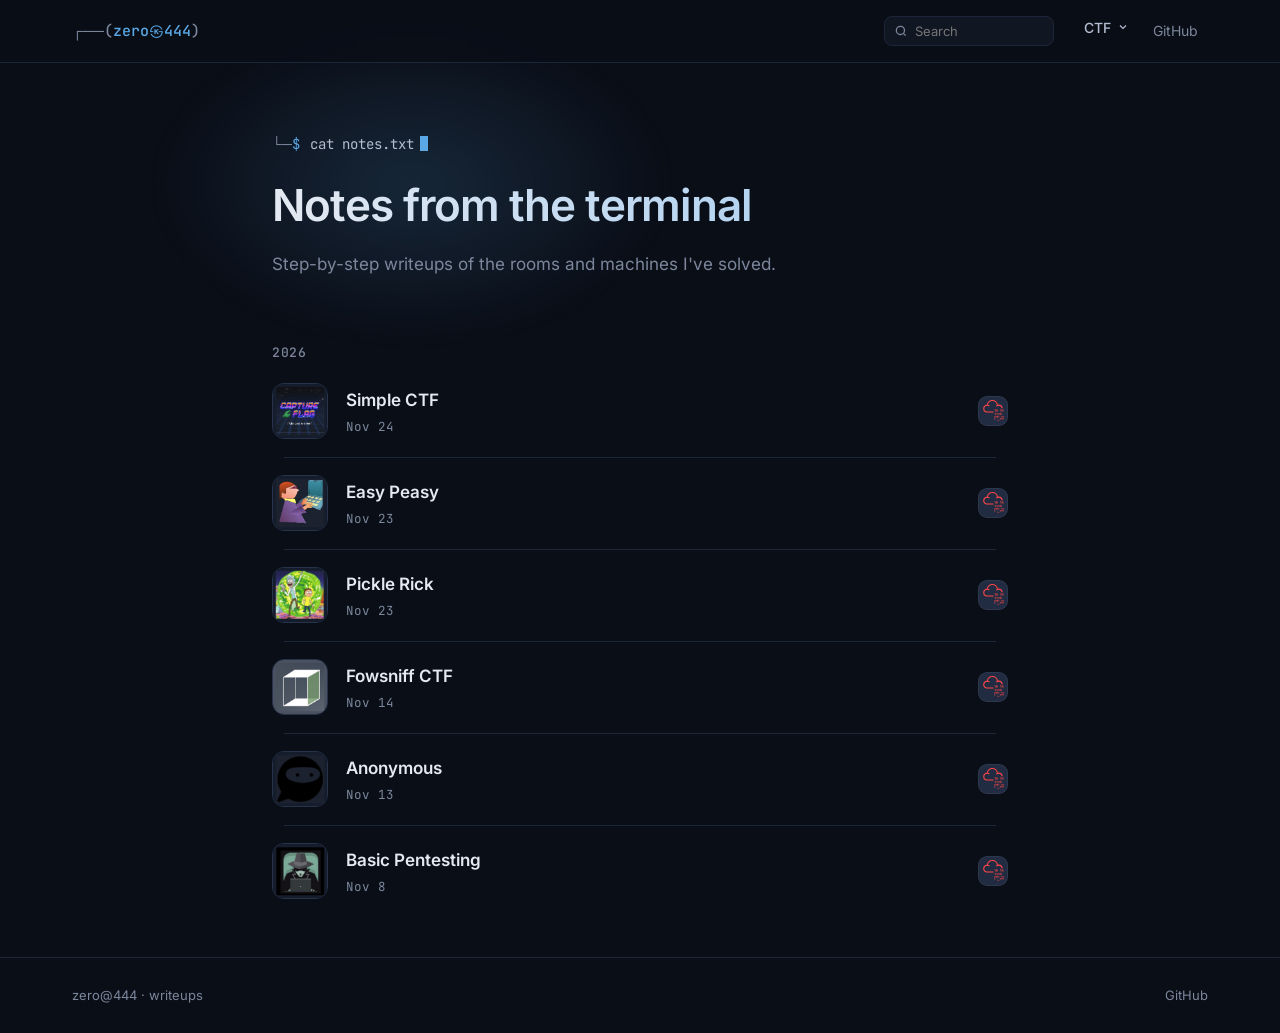
==== index.html @ cd8337bf "Lighter images (WebP), local fonts, cleaner link previews" ====
<!doctype html>
<html lang="en">
<head>
<meta charset="utf-8">
<meta name="viewport" content="width=device-width, initial-scale=1">
<title>zero@444 · writeups</title>
<meta name="description" content="Writeups by zero@444: TryHackMe rooms, machines and challenges solved step by step.">
<link rel="canonical" href="https://10i-0.github.io/">
<meta property="og:type" content="website">
<meta property="og:site_name" content="zero@444">
<meta property="og:title" content="zero@444 · writeups">
<meta property="og:description" content="Writeups by zero@444: TryHackMe rooms, machines and challenges solved step by step.">
<meta property="og:url" content="https://10i-0.github.io/">
<meta name="twitter:card" content="summary">
<meta name="twitter:title" content="zero@444 · writeups">
<meta name="twitter:description" content="Writeups by zero@444: TryHackMe rooms, machines and challenges solved step by step.">
<meta name="theme-color" content="#0a0e17">
<link rel="icon" href="/assets/favicon.svg" type="image/svg+xml">
<link rel="preload" href="/assets/fonts/inter-400.woff2" as="font" type="font/woff2" crossorigin>
<link rel="preload" href="/assets/fonts/jetbrains-mono-400.woff2" as="font" type="font/woff2" crossorigin>
<link rel="stylesheet" href="/assets/site.css">
<link rel="stylesheet" href="/assets/motion.css">
<script>document.documentElement.classList.add("js")</script>
</head>
<body>
<header><div class="in">
  <a class="me" href="/" aria-label="zero@444 home"><i>┌──(</i><span>zero㉿444</span><i>)</i></a>
  
  <label class="hsearch"><svg width="14" height="14" viewBox="0 0 24 24" fill="none" stroke="currentColor" stroke-width="2.2" aria-hidden="true"><circle cx="11" cy="11" r="7"/><path d="m20 20-3.5-3.5"/></svg><input id="q" placeholder="Search" autocomplete="off" aria-label="Search writeups"></label>
  <nav class="links"><div class="dd"><button type="button" class="ddb" aria-haspopup="true">CTF<svg width="12" height="12" viewBox="0 0 24 24" fill="none" stroke="currentColor" stroke-width="2.4" aria-hidden="true"><path d="m6 9 6 6 6-6"/></svg></button>
    <div class="menu" role="menu"><a href="/" role="menuitem"><span class="pmark icon all"><i></i></span>All writeups<span class="n">6</span></a><a href="/?p=TryHackMe" role="menuitem"><span class="pmark icon" style="--pb:#212c42;--pf:#ff4545" title="TryHackMe" aria-label="TryHackMe"><i style="--pi:url(/assets/platforms/tryhackme.svg)"></i></span>TryHackMe<span class="n">6</span></a></div></div><a href="https://github.com/10i-0" target="_blank" rel="noopener">GitHub</a></nav>
  <div class="progress"></div>
</div></header>
<main class="wrap">
  <section class="intro hero">
    <div class="glow" aria-hidden="true"></div>
    <div class="prompt"><span class="pk">└─</span><span class="pu">$</span> <span class="typed" data-text="cat notes.txt"></span><span class="cur"></span></div>
    <h1 class="grad">Notes from the terminal</h1>
    <p>Step-by-step writeups of the rooms and machines I've solved.</p>
  </section>
  
  <section class="year-group"><div class="year">2026</div><ul class="list"><li class="item" data-platform="TryHackMe" data-search="simple ctf tryhackme linux nmap -p- (ftp, http, ssh on 2222) gobuster finds /simple cms made simple 2.2.8 cve-2019-9053 sqli dumps and cracks mitch's hash ssh as mitch on 2222 sudo vim nopasswd root ftp cms sqli cve password-cracking ssh sudo vim nmap ftp gobuster cve-2019-9053 exploit ssh vim">
  <a href="/writeups/simple-ctf/"><img class="thumb" src="/images/simple-ctf/thumb.webp" alt="" loading="lazy"><span class="main"><span class="t">Simple CTF</span><span class="d">Nov 24</span></span><span class="pmark icon" style="--pb:#212c42;--pf:#ff4545" title="TryHackMe" aria-label="TryHackMe"><i style="--pi:url(/assets/platforms/tryhackme.svg)"></i></span></a>
</li><li class="item" data-platform="TryHackMe" data-search="easy peasy tryhackme linux nmap (80, 6498, 65524) gobuster + page source: 3 flags hidden directory john cracks a gost hash steghide gives ssh creds ssh as boring on 6498 writable root cron script root web enumeration encoding hash-cracking steganography ssh cron reverse-shell nmap gobuster devtools hashes.com cyberchef john steghide cryptii ssh netcat">
  <a href="/writeups/easypeasy/"><img class="thumb" src="/images/easypeasy/thumb.webp" alt="" loading="lazy"><span class="main"><span class="t">Easy Peasy</span><span class="d">Nov 23</span></span><span class="pmark icon" style="--pb:#212c42;--pf:#ff4545" title="TryHackMe" aria-label="TryHackMe"><i style="--pi:url(/assets/platforms/tryhackme.svg)"></i></span></a>
</li><li class="item" data-platform="TryHackMe" data-search="pickle rick tryhackme linux · web html comment (user) robots.txt (password) command panel python reverse shell sudo nopasswd all root web source-code command-injection reverse-shell sudo nmap gobuster curl devtools revshells.com netcat">
  <a href="/writeups/pickle-rick/"><img class="thumb" src="/images/pickle-rick/thumb.webp" alt="" loading="lazy"><span class="main"><span class="t">Pickle Rick</span><span class="d">Nov 23</span></span><span class="pmark icon" style="--pb:#212c42;--pf:#ff4545" title="TryHackMe" aria-label="TryHackMe"><i style="--pi:url(/assets/platforms/tryhackme.svg)"></i></span></a>
</li><li class="item" data-platform="TryHackMe" data-search="fowsniff ctf tryhackme linux nmap (ssh, http, pop3, imap) breach notice + hijacked x handle leaked md5 dump on github crack hashes pop3 as seina temp ssh password in email ssh as baksteen group-writable motd script root osint password-leak md5 pop3 email ssh motd reverse-shell nmap google hashes.com metasploit netcat ssh nano">
  <a href="/writeups/fowsniff/"><img class="thumb" src="/images/fowsniff/thumb.webp" alt="" loading="lazy"><span class="main"><span class="t">Fowsniff CTF</span><span class="d">Nov 14</span></span><span class="pmark icon" style="--pb:#212c42;--pf:#ff4545" title="TryHackMe" aria-label="TryHackMe"><i style="--pi:url(/assets/platforms/tryhackme.svg)"></i></span></a>
</li><li class="item" data-platform="TryHackMe" data-search="anonymous tryhackme linux nmap (ftp, ssh, smb) anonymous ftp world-writable clean.sh run by cron bash reverse shell as namelessone suid /usr/bin/env root ftp anonymous-login smb cron writable-script reverse-shell suid env nmap metasploit smbclient ftp netcat gtfobins">
  <a href="/writeups/anonymous/"><img class="thumb" src="/images/anonymous/thumb.webp" alt="" loading="lazy"><span class="main"><span class="t">Anonymous</span><span class="d">Nov 13</span></span><span class="pmark icon" style="--pb:#212c42;--pf:#ff4545" title="TryHackMe" aria-label="TryHackMe"><i style="--pi:url(/assets/platforms/tryhackme.svg)"></i></span></a>
</li><li class="item" data-platform="TryHackMe" data-search="basic pentesting tryhackme linux nmap gobuster finds /development notes from k and j enum4linux + smb share: kay and jan hydra cracks jan's ssh password kay's private key is world-readable ssh2john + john crack the passphrase ssh as kay pass.bak web smb enumeration brute-force ssh ssh-key john lateral-movement nmap gobuster enum4linux smbclient hydra linenum ssh2john john ssh">
  <a href="/writeups/basic-pentesting/"><img class="thumb" src="/images/basic-pentesting/thumb.webp" alt="" loading="lazy"><span class="main"><span class="t">Basic Pentesting</span><span class="d">Nov 8</span></span><span class="pmark icon" style="--pb:#212c42;--pf:#ff4545" title="TryHackMe" aria-label="TryHackMe"><i style="--pi:url(/assets/platforms/tryhackme.svg)"></i></span></a>
</li></ul></section>
  <p class="empty" id="empty" hidden>No writeup matches that.</p>
</main>
<footer><div class="wrap"><span>zero@444 · writeups</span><a href="https://github.com/10i-0" target="_blank" rel="noopener">GitHub</a></div></footer>
<script src="/assets/site.js" defer></script>
</body>
</html>
---- assets/site.css ----
/* fonts are served from this site (no Google requests) */
@font-face{font-family:"Inter";font-style:normal;font-weight:400;font-display:swap;src:url(/assets/fonts/inter-400.woff2) format("woff2")}
@font-face{font-family:"Inter";font-style:normal;font-weight:500;font-display:swap;src:url(/assets/fonts/inter-500.woff2) format("woff2")}
@font-face{font-family:"Inter";font-style:normal;font-weight:600;font-display:swap;src:url(/assets/fonts/inter-600.woff2) format("woff2")}
@font-face{font-family:"JetBrains Mono";font-style:normal;font-weight:400;font-display:swap;src:url(/assets/fonts/jetbrains-mono-400.woff2) format("woff2")}
@font-face{font-family:"JetBrains Mono";font-style:normal;font-weight:500;font-display:swap;src:url(/assets/fonts/jetbrains-mono-500.woff2) format("woff2")}
:root,[data-theme="kali"]{
  --bg:#0a0e17; --surface:#101622; --raise:#151d2c; --line:#1c2638; --line2:#27334a;
  --text:#e4e9f2; --soft:#b3bdd0; --muted:#7c879c; --acc:#5aa9e6; --acc-rgb:90,169,230;
  --q:#7fdcc0; --code:#070b12; --term-bar:#0f1520;
  --easy:#7fdcc0; --medium:#e5c07b; --hard:#e57b72;
}
:root{--acc-dim:rgba(var(--acc-rgb),.12)}
*{box-sizing:border-box}
html{scroll-behavior:smooth;scroll-padding-top:84px}
body{margin:0;background:var(--bg);color:var(--text);font:17px/1.75 Inter,system-ui,sans-serif;-webkit-font-smoothing:antialiased}
a{color:inherit;text-decoration:none}
::selection{background:var(--acc-dim);color:var(--text)}
code,pre,kbd,.mono{font-family:"JetBrains Mono",monospace}
:not(pre)>code{font-size:.86em;background:var(--raise);border:1px solid var(--line);padding:1px 6px;border-radius:5px;color:var(--soft)}
kbd{font-size:11px;border:1px solid var(--line2);border-bottom-width:2px;border-radius:4px;padding:0 5px;color:var(--muted)}
.wrap{max-width:780px;margin:0 auto;padding:0 22px}

/* ---------- top bar ---------- */
header{position:sticky;top:0;z-index:30;background:color-mix(in srgb,var(--bg) 88%,transparent);backdrop-filter:blur(10px);border-bottom:1px solid var(--line)}
header .in{max-width:1180px;margin:0 auto;padding:0 22px;height:62px;display:flex;align-items:center;gap:14px}
.me{font:500 15px "JetBrains Mono";white-space:nowrap}
.me span{color:var(--acc)}
.me i{font-style:normal;color:var(--muted)}
.crumb{display:flex;align-items:center;gap:10px;color:var(--muted);font-size:14px;min-width:0}
.crumb i{font-style:normal;color:var(--line2)}
.crumb b{font-weight:500;color:var(--soft);white-space:nowrap;overflow:hidden;text-overflow:ellipsis}
.links{margin-left:auto;display:flex;gap:4px}
.links a{color:var(--muted);font-size:14px;padding:6px 10px;border-radius:7px}
.links a:hover,.links a.on{color:var(--text);background:var(--surface)}
.progress{position:absolute;left:0;bottom:-1px;height:2px;width:0;background:var(--acc);transition:width .1s}

/* ---------- home ---------- */
.intro{padding:64px 0 30px}
.prompt{font:14px "JetBrains Mono";color:var(--soft);margin-bottom:14px}
.prompt .pk{color:var(--muted)}.prompt .pu{color:var(--acc);margin-right:2px}
.cur{display:inline-block;width:8px;height:15px;background:var(--acc);margin-left:6px;vertical-align:-2px;animation:blink 1.1s steps(1) infinite}
@keyframes blink{50%{opacity:0}}
@media (prefers-reduced-motion:reduce){.cur{animation:none}}
.hsearch{position:relative;display:flex;align-items:center;margin-left:auto}
.hsearch svg{position:absolute;left:10px;color:var(--muted);pointer-events:none}
.hsearch input{width:170px;background:var(--surface);border:1px solid var(--line);border-radius:8px;padding:6px 10px 6px 30px;color:var(--text);font:13px Inter;transition:width .2s,border-color .15s}
.hsearch input:focus{outline:none;width:230px;border-color:var(--acc)}
.hsearch + .links{margin-left:6px}
.intro h1{font-size:32px;font-weight:600;letter-spacing:-.4px;margin:0 0 6px}
.intro p{color:var(--muted);margin:0}
.counts{margin-top:14px;font-size:14px;color:var(--muted)}
.counts b{color:var(--soft);font-weight:500}
.tools{display:flex;flex-direction:column;gap:14px;margin:10px 0 6px}
.searchbox{position:relative}
.searchbox input{width:100%;background:var(--surface);border:1px solid var(--line);border-radius:10px;padding:11px 14px 11px 40px;color:var(--text);font:15px Inter}
.searchbox input:focus{outline:none;border-color:var(--acc);box-shadow:0 0 0 3px var(--acc-dim)}
.searchbox svg{position:absolute;left:13px;top:50%;transform:translateY(-50%);color:var(--muted)}
.searchbox kbd{position:absolute;right:12px;top:50%;transform:translateY(-50%)}
.filters{display:flex;gap:8px;flex-wrap:wrap}
.filters button{background:none;border:1px solid var(--line);color:var(--muted);font:500 13px Inter;padding:5px 12px;border-radius:999px;cursor:pointer}
.filters button span{color:var(--line2);margin-left:4px}
.filters button:hover{color:var(--text)}
.filters button.on{color:var(--text);border-color:var(--acc);background:var(--acc-dim)}
.filters button.on span{color:var(--acc)}
.year{font:500 13px "JetBrains Mono";color:var(--muted);margin:34px 0 4px;letter-spacing:.5px}
.list{list-style:none;margin:0;padding:0}
.item>a{display:grid;grid-template-columns:56px 1fr auto;gap:18px;align-items:baseline;padding:18px 12px;margin:0 -12px;border-radius:10px;transition:background .15s}
.item .main{display:block}
.item>a{align-items:center}
.item>a:hover,.item>a:focus-visible{background:var(--surface);outline:none}
.item{position:relative}
.item + .item::before{content:"";position:absolute;left:12px;right:12px;top:0;border-top:1px solid var(--line);transition:opacity .15s}
.item:hover::before,.item:hover + .item::before{opacity:0}
.item .d{font:13px "JetBrains Mono";color:var(--muted)}
.item .t{font-weight:600;display:inline}
.item>a:hover .t{color:var(--acc)}
.item .c{display:block;color:var(--muted);font-size:14px;margin-top:3px}
.item .m{display:flex;align-items:center;gap:8px;font-size:13px;color:var(--muted);white-space:nowrap}
.dot{width:7px;height:7px;border-radius:50%;display:inline-block}
.dot.easy{background:var(--easy)}.dot.medium{background:var(--medium)}.dot.hard{background:var(--hard)}
.empty{color:var(--muted);padding:40px 0;text-align:center;display:none}

/* ---------- writeup ---------- */
.page{max-width:1180px;margin:0 auto;padding:0 22px;display:grid;grid-template-columns:minmax(0,780px) 220px;gap:60px;justify-content:center}
article{padding:34px 0 40px;min-width:0}
.back{display:inline-flex;align-items:center;gap:8px;color:var(--soft);font-size:14px;background:var(--surface);border:1px solid var(--line);padding:6px 14px 6px 10px;border-radius:999px;cursor:pointer;transition:all .15s}
.back:hover{color:var(--text);border-color:var(--line2);transform:translateX(-2px)}
article h1{font-size:38px;font-weight:600;letter-spacing:-.6px;margin:26px 0 10px;line-height:1.2}
.meta{display:flex;flex-wrap:wrap;gap:6px 18px;color:var(--muted);font-size:14px}
.meta span{display:inline-flex;align-items:center;gap:7px}
.meta b{color:var(--soft);font-weight:500}
.tags{display:flex;gap:6px;flex-wrap:wrap;margin-top:14px}
.tags a{font:12px "JetBrains Mono";color:var(--muted);background:var(--surface);border:1px solid var(--line);padding:2px 8px;border-radius:6px}
.path{margin:30px 0 6px;padding:16px 18px;background:var(--surface);border:1px solid var(--line);border-left:3px solid var(--acc);border-radius:10px}
.path .lbl{font:500 11px "JetBrains Mono";color:var(--muted);letter-spacing:1px;margin-bottom:6px}
.path ol{list-style:none;margin:0;padding:0;display:flex;flex-wrap:wrap;gap:6px 0;font:14px/1.6 "JetBrains Mono";color:var(--soft)}
.path li:not(:last-child)::after{content:"→";color:var(--acc);margin:0 10px}
.summary{color:var(--soft);margin:18px 0 0}
.tags a:hover{color:var(--acc);border-color:var(--acc)}
.roombox{display:flex;gap:18px;align-items:center;flex-wrap:wrap;margin:22px 0 0}
.roombox .room{margin:0}
.roominfo{display:flex;flex-direction:column;gap:12px;align-items:flex-start}
.openroom{display:inline-flex;align-items:center;gap:8px;font-size:14px;font-weight:500;color:var(--bg);background:var(--acc);padding:7px 14px;border-radius:999px;transition:filter .15s}
.openroom:hover{filter:brightness(1.1)}
.toolsline{display:flex;flex-wrap:wrap;gap:6px;align-items:center;font-size:13px;color:var(--muted)}
.toolsline span{margin-right:4px}
.tagcloud{display:flex;flex-wrap:wrap;gap:10px;padding-bottom:60px}
.tagcloud a{font:14px "JetBrains Mono";color:var(--soft);background:var(--surface);border:1px solid var(--line);padding:6px 12px;border-radius:8px}
.tagcloud a span{color:var(--muted);margin-left:8px;font-size:12px}
.tagcloud a:hover{border-color:var(--acc);color:var(--acc)}
a.inline{color:var(--acc)}
[hidden]{display:none!important}
.room{display:block;margin:22px 0 0;max-width:560px;width:100%;border-radius:12px;border:1px solid var(--line)}
h2{font-size:22px;font-weight:600;letter-spacing:-.2px;margin:56px 0 6px;position:relative}
article h2{color:var(--q)}
.toc a.on{color:var(--q);border-left-color:var(--q)}
h2 .anchor{position:absolute;left:-24px;color:var(--line2);opacity:0;transition:opacity .15s;font-weight:400}
h2:hover .anchor{opacity:1}
h2 .anchor:hover{color:var(--acc)}
.step{margin:28px 0}
.step h3{font-size:16.5px;font-weight:600;margin:0 0 8px;display:flex;gap:12px;align-items:baseline}
.step h3 .n{flex:none;width:24px;height:24px;border-radius:50%;background:var(--acc-dim);color:var(--acc);font:500 12px/24px "JetBrains Mono";text-align:center;transform:translateY(-1px)}
.step p{margin:10px 0;color:var(--soft)}
.code{border:1px solid var(--line);border-radius:10px;overflow:hidden;margin:12px 0;background:var(--code)}
.code .bar{display:flex;align-items:center;justify-content:space-between;padding:6px 12px;border-bottom:1px solid var(--line);background:var(--surface)}
.code .bar span{font:12px "JetBrains Mono";color:var(--muted)}
.code button{background:none;border:0;color:var(--muted);font:500 12px Inter;cursor:pointer;display:inline-flex;gap:6px;align-items:center;padding:2px 4px}
.code button:hover{color:var(--acc)}
.code pre{margin:0;padding:14px 16px;overflow-x:auto;font-size:14px;line-height:1.65;color:var(--text)}
.code.out pre{color:var(--muted);font-size:13px}
.code pre.wrap{white-space:pre-wrap;word-break:break-all}
.code .hl{color:var(--acc)}
.code .pr{color:var(--muted);user-select:none}

/* terminal blocks (look like the zsh window on my machine) */
.term{border:1px solid var(--line2);border-radius:10px;overflow:hidden;margin:12px 0;background:var(--code);box-shadow:0 8px 24px rgba(0,0,0,.25)}
.term .tbar{display:flex;align-items:center;gap:6px;padding:8px 12px;background:var(--term-bar);border-bottom:1px solid var(--line)}
.term .tbar i{width:10px;height:10px;border-radius:50%;background:#2c323a}
.term .tbar i:nth-child(1){background:#c9655a}.term .tbar i:nth-child(2){background:#d6b25e}.term .tbar i:nth-child(3){background:#6fb47e}
.term .tbar span{margin-left:8px;font:12px "JetBrains Mono";color:var(--muted)}
.term .tbar button{margin-left:auto;background:none;border:0;color:var(--muted);font:500 12px Inter;cursor:pointer;display:inline-flex;gap:6px;align-items:center}
.term .tbar button:hover{color:var(--acc)}
.term pre{margin:0;padding:14px 16px;overflow-x:auto;font:13.5px/1.65 "JetBrains Mono";color:var(--text)}
.term pre.wrap{white-space:pre-wrap;word-break:break-all}
.term .pk{color:#5aa9e6}.term .pu{color:#7fdcc0;font-weight:500}.term .pd{color:var(--text);font-weight:500}
.term .ps{color:#8cc9a0}
.term .pr{color:#e07a6e;font-weight:500}
.term .o{color:#9aa3ad}
.term .hl{color:var(--acc)}
.term.panel{background:var(--code)}
figure{margin:16px 0}
.shot{display:block;padding:0;font:inherit;color:inherit;border:1px solid var(--line2);border-radius:10px;overflow:hidden;cursor:zoom-in;background:var(--code);transition:border-color .15s;width:fit-content;max-width:100%}
.shot img{display:block;max-width:100%;height:auto}
.shot:hover{border-color:var(--acc)}
.shot .win{display:flex;gap:6px;padding:9px 12px;border-bottom:1px solid var(--line);background:var(--surface)}
.shot .win i{width:9px;height:9px;border-radius:50%;background:var(--line2)}
.shot pre{margin:0;padding:14px 16px;font:13px/1.65 "JetBrains Mono";color:#aeb6c2;overflow-x:auto}
.shot .ok{color:var(--easy)}
.shot.img{width:fit-content;max-width:100%;background:var(--code)}
.shot.img img{display:block;max-width:100%;height:auto}
figure:has(.shot.img) figcaption{text-align:left}
.lightbox .shot.img{width:auto;max-width:min(1200px,100%)}
.lightbox .shot.img img{max-height:88vh;width:auto;max-width:100%}
figcaption{font-size:13px;color:var(--muted);margin-top:8px;text-align:left}
.why{margin:18px 0;padding:14px 18px;border-radius:10px;background:var(--acc-dim);border:1px solid rgba(var(--acc-rgb),.2)}
.why b{display:block;font-size:13px;font-weight:600;color:var(--acc);margin-bottom:2px}
.why p{margin:0;color:var(--soft)}
table{width:100%;border-collapse:collapse;font-size:15px;margin:12px 0}
th{text-align:left;font-weight:500;color:var(--muted);font-size:13px;padding:8px 12px;border-bottom:1px solid var(--line2)}
td{padding:11px 12px;border-bottom:1px solid var(--line);color:var(--soft);vertical-align:top}
.lessons{padding-left:0;list-style:none}
.lessons li{position:relative;padding-left:22px;margin:10px 0;color:var(--soft)}
.lessons li::before{content:"";position:absolute;left:4px;top:.75em;width:6px;height:6px;border-radius:50%;background:var(--acc)}

.placeholder{margin:34px 0;padding:22px;border:1px dashed var(--line2);border-radius:12px;color:var(--muted);text-align:center}

/* table of contents */
.toc{position:sticky;top:96px;align-self:start;padding-top:120px;font-size:13.5px}
.toc b{display:block;font:500 11px "JetBrains Mono";color:var(--muted);letter-spacing:1px;margin-bottom:10px}
.toc a{display:block;color:var(--muted);padding:5px 0 5px 14px;border-left:1px solid var(--line);transition:color .15s,border-color .15s}
.toc a:hover{color:var(--text)}
.toc a.on{color:var(--acc);border-left-color:var(--acc)}

footer{border-top:1px solid var(--line);margin-top:40px}
footer .wrap{max-width:1180px;padding:26px 22px;display:flex;justify-content:space-between;color:var(--muted);font-size:13px}
footer a:hover{color:var(--acc)}

/* zoom */
.lightbox{position:fixed;inset:0;z-index:60;background:rgba(8,9,11,.9);display:none;align-items:center;justify-content:center;padding:24px;cursor:zoom-out}

.lightbox img{max-width:min(1200px,100%);max-height:90vh;border-radius:10px;border:1px solid var(--line2)}
.lightbox .shot pre{font-size:15px}

.view{display:none}.view.on{display:block}
@media (max-width:1100px){.page{grid-template-columns:minmax(0,780px)}.toc{display:none}}
@media (max-width:640px){
  .item>a{grid-template-columns:48px 1fr auto;gap:14px}
  .item .thumb{width:48px;height:48px}
  .roombox .room{max-width:100%}
  body{font-size:16px}
  .crumb{display:none}
  .hsearch input{width:110px}.hsearch input:focus{width:140px}
  .links a[href^="https"]{display:none}
  .intro{padding:40px 0 20px}.intro h1{font-size:27px}
  .item .d{order:3;font-size:12px}.item .m{order:2;margin-top:6px}
  article h1{font-size:29px}
  h2 .anchor{display:none}
  .searchbox kbd{display:none}
}

/* list: room thumbnail + platform mark */
.item .thumb{width:56px;height:56px;border-radius:12px;object-fit:cover;border:1px solid var(--line2);background:var(--raise)}
.item .main{display:flex;flex-direction:column;gap:2px}
.item .d{font:12.5px "JetBrains Mono";color:var(--muted);width:auto}
.item .t{font-size:17px}
.pmark{display:inline-grid;place-items:center;min-width:38px;height:24px;padding:0 7px;border-radius:7px;background:var(--pb);color:var(--pf);font:700 11px "JetBrains Mono";letter-spacing:.5px;border:1px solid rgba(255,255,255,.06)}
.pmark.big{min-width:34px;height:22px;font-size:10.5px}
.meta .pm{gap:8px}
.roombox{align-items:center}
.room-thumb{width:96px;height:96px;border-radius:18px;object-fit:cover;border:1px solid var(--line2);background:var(--raise)}
.roombox{flex-wrap:nowrap;gap:20px}
.roominfo{flex:1;min-width:0}
@media (max-width:640px){.room-thumb{width:72px;height:72px;border-radius:14px}}
.pmark.icon{min-width:0;width:30px;height:30px;padding:0;border-radius:9px}
.pmark.icon i{width:21px;height:21px;background:var(--pf);-webkit-mask:var(--pi) center/contain no-repeat;mask:var(--pi) center/contain no-repeat}
.pmark.icon.big{width:26px;height:26px;border-radius:8px}.pmark.icon.big i{width:15px;height:15px}

/* CTF menu in the header */
.dd{position:relative}
.ddb{display:inline-flex;align-items:center;gap:6px;background:none;border:0;color:var(--soft);font:500 14px Inter;padding:6px 10px;border-radius:7px;cursor:pointer}
.ddb:hover,.dd.open .ddb{color:var(--text);background:var(--surface)}
.dd.open .ddb svg,.dd:hover .ddb svg{transform:rotate(180deg)}
.ddb svg{transition:transform .15s}
.menu{position:absolute;right:0;top:calc(100% + 6px);min-width:220px;background:var(--surface);border:1px solid var(--line2);border-radius:12px;padding:6px;box-shadow:0 16px 40px rgba(0,0,0,.45);opacity:0;visibility:hidden;transform:translateY(-4px);transition:opacity .15s,transform .15s,visibility .15s}
.dd:hover .menu,.dd.open .menu{opacity:1;visibility:visible;transform:none}
.dd::after{content:"";position:absolute;left:0;right:0;top:100%;height:8px}
.menu a{display:flex;align-items:center;gap:10px;padding:8px 10px;border-radius:8px;color:var(--soft);font-size:14px}
.menu a:hover{background:var(--raise);color:var(--text)}
.menu .n{margin-left:auto;font:12px "JetBrains Mono";color:var(--muted)}
.menu .pmark.icon{width:26px;height:26px;border-radius:8px}.menu .pmark.icon i{width:16px;height:16px}
.pmark.icon.all{--pb:var(--raise);--pf:var(--acc);--pi:url("data:image/svg+xml,%3Csvg xmlns='http://www.w3.org/2000/svg' viewBox='0 0 24 24'%3E%3Cpath d='M4 5h16v3H4zm0 5.5h16v3H4zM4 16h16v3H4z'/%3E%3C/svg%3E")}
.pmark.icon.all i{-webkit-mask-image:var(--pi);mask-image:var(--pi)}

/* home intro */
.hero{padding:48px 0 18px}

/* home intro: smooth entrance */
.hero{position:relative;padding:72px 0 30px}
.hero .glow{position:absolute;left:-120px;top:-40px;width:520px;height:320px;border-radius:50%;background:radial-gradient(closest-side,rgba(var(--acc-rgb),.16),transparent);filter:blur(10px);pointer-events:none;z-index:-1;animation:breathe 7s ease-in-out infinite}
@keyframes breathe{50%{transform:translate(40px,10px) scale(1.08);opacity:.75}}
.grad{font-size:44px!important;letter-spacing:-1px!important;background:linear-gradient(90deg,#e4e9f2 0%,#9cc9f0 45%,#7fdcc0 70%,#e4e9f2 100%);background-size:220% auto;-webkit-background-clip:text;background-clip:text;color:transparent;animation:shine 9s linear infinite}
@keyframes shine{to{background-position:220% center}}
.hero .prompt,.hero h1,.hero p{opacity:0;transform:translateY(10px);animation:rise .7s cubic-bezier(.2,.7,.2,1) forwards}
.hero .prompt{animation-delay:.05s}.hero h1{animation-delay:.9s}.hero p{animation-delay:1.15s}
@keyframes rise{to{opacity:1;transform:none}}
.year-group .item{opacity:0;transform:translateY(8px);animation:rise .6s cubic-bezier(.2,.7,.2,1) forwards}
.year-group .item:nth-child(1){animation-delay:1.3s}.year-group .item:nth-child(2){animation-delay:1.38s}.year-group .item:nth-child(3){animation-delay:1.46s}.year-group .item:nth-child(4){animation-delay:1.54s}.year-group .item:nth-child(5){animation-delay:1.62s}.year-group .item:nth-child(n+6){animation-delay:1.7s}
.year-group .year{opacity:0;animation:rise .6s 1.25s forwards}
.item>a{transition:background .2s,transform .2s}
.item>a:hover{transform:translateX(4px)}
.item .thumb{transition:transform .25s,box-shadow .25s}
.item>a:hover .thumb{transform:scale(1.06);box-shadow:0 6px 20px rgba(var(--acc-rgb),.25)}
@media (max-width:640px){.grad{font-size:32px!important}}
@media (prefers-reduced-motion:reduce){.hero .prompt,.hero h1,.hero p,.year-group .item,.year-group .year{animation:none;opacity:1;transform:none}.grad,.hero .glow{animation:none}}
html,body{overflow-x:clip}
---- assets/motion.css ----
/* zero@444 writeups: motion layer. Everything stays visible without JS
   (reveal styles only apply under html.js) and calm under reduced motion. */

/* smooth page-to-page fade (browsers that support cross-document view transitions) */
@view-transition { navigation: auto; }
::view-transition-old(root) { animation: vt-out .18s ease both; }
::view-transition-new(root) { animation: vt-in .28s ease both; }
@keyframes vt-out { to { opacity: 0; } }
@keyframes vt-in { from { opacity: 0; transform: translateY(6px); } }

/* thin themed scrollbar */
html { scrollbar-width: thin; scrollbar-color: var(--line2) transparent; }
::-webkit-scrollbar { width: 9px; height: 9px }
::-webkit-scrollbar-thumb { background: var(--line2); border-radius: 9px; border: 2px solid var(--bg) }
::-webkit-scrollbar-thumb:hover { background: var(--muted) }

/* header: gains depth after scrolling; reading bar glows */
header { transition: box-shadow .3s, background .3s; }
header.scrolled { box-shadow: 0 10px 30px rgba(0,0,0,.35); }
.progress { height: 2px; background: linear-gradient(90deg, var(--acc), var(--q)); box-shadow: 0 0 10px rgba(var(--acc-rgb),.6); transition: width .12s linear; }
.me span { transition: text-shadow .3s }
.me:hover span { text-shadow: 0 0 12px rgba(var(--acc-rgb),.7) }

/* keyboard focus */
:focus-visible { outline: 2px solid var(--acc); outline-offset: 3px; border-radius: 6px }

/* ---------- writeup page header: staggered entrance ---------- */
html.js article > .back,
html.js article > h1,
html.js article > .meta,
html.js article > .roombox,
html.js article > .path,
html.js article > .summary { opacity: 0; transform: translateY(12px); animation: up .7s cubic-bezier(.2,.7,.2,1) forwards; }
html.js article > .back { animation-delay: .02s }
html.js article > h1 { animation-delay: .08s }
html.js article > .meta { animation-delay: .16s }
html.js article > .roombox { animation-delay: .24s }
html.js article > .path { animation-delay: .32s }
html.js article > .summary { animation-delay: .42s }
@keyframes up { to { opacity: 1; transform: none } }

/* title: soft light sweep once on load */
article > h1 { position: relative; background: linear-gradient(100deg, var(--text) 40%, #bfe1ff 50%, var(--text) 60%); background-size: 250% 100%; background-position: 100% 0; -webkit-background-clip: text; background-clip: text; color: transparent; }
html.js article > h1 { animation: up .7s .08s cubic-bezier(.2,.7,.2,1) forwards, sweep 1.6s .7s ease forwards; }
@keyframes sweep { to { background-position: 0 0 } }

/* room thumbnail floats a little, button gets a light sweep */
.room-thumb { transition: transform .35s cubic-bezier(.2,.7,.2,1), box-shadow .35s }
.room-thumb:hover { transform: translateY(-3px) rotate(-1.5deg); box-shadow: 0 12px 30px rgba(var(--acc-rgb),.25) }
.openroom { position: relative; overflow: hidden; transition: transform .2s, box-shadow .2s, filter .2s }
.openroom::after { content: ""; position: absolute; inset: 0; background: linear-gradient(110deg, transparent 30%, rgba(255,255,255,.45) 50%, transparent 70%); transform: translateX(-120%); }
.openroom:hover { transform: translateY(-1px); box-shadow: 0 8px 22px rgba(var(--acc-rgb),.35) }
.openroom:hover::after { transform: translateX(120%); transition: transform .7s ease }
.openroom svg { transition: transform .2s }
.openroom:hover svg { transform: translate(2px,-2px) }
.toolsline code { transition: border-color .2s, color .2s }
.toolsline code:hover { border-color: var(--acc); color: var(--text) }

/* attack path: each hop lights up in turn */
html.js .path li { opacity: 0; transform: translateX(-6px); animation: hop .45s cubic-bezier(.2,.7,.2,1) forwards; }
@keyframes hop { to { opacity: 1; transform: none } }

/* ---------- reveal on scroll ---------- */
html.js .rv { opacity: 0; transform: translateY(18px); transition: opacity .7s cubic-bezier(.2,.7,.2,1), transform .7s cubic-bezier(.2,.7,.2,1); }
html.js .rv.in { opacity: 1; transform: none }

/* question headings: an underline draws itself */
article h2 { padding-bottom: 8px }
article h2::after { content: ""; position: absolute; left: 0; bottom: 0; height: 2px; width: 56px; border-radius: 2px; background: linear-gradient(90deg, var(--q), transparent); transform-origin: left; }
html.js article h2.rv::after { transform: scaleX(0); transition: transform .9s .25s cubic-bezier(.2,.7,.2,1) }
html.js article h2.rv.in::after { transform: scaleX(1) }

/* step number badge pops in */
html.js .step.rv h3 .n { transform: scale(.4); transition: transform .5s .15s cubic-bezier(.3,1.6,.5,1) }
html.js .step.rv.in h3 .n { transform: none }

/* screenshots: blur to sharp; lift on hover */
html.js figure.rv .shot { filter: blur(6px); transform: scale(.985); transition: filter .8s .1s ease, transform .8s .1s cubic-bezier(.2,.7,.2,1), border-color .2s, box-shadow .3s }
html.js figure.rv.in .shot { filter: none; transform: none }
.shot:hover { box-shadow: 0 14px 34px rgba(0,0,0,.45), 0 0 0 1px rgba(var(--acc-rgb),.35) }

/* terminal windows: soft glow when they arrive, cursor at the end of typed commands */
.term { transition: box-shadow .4s, border-color .3s }
.term:hover { border-color: rgba(var(--acc-rgb),.45); box-shadow: 0 10px 30px rgba(0,0,0,.35), 0 0 0 1px rgba(var(--acc-rgb),.15) }
.term .typing::after { content: ""; display: inline-block; width: 7px; height: 14px; margin-left: 2px; vertical-align: -2px; background: var(--acc); animation: blink 1s steps(1) infinite }
.term .cp { transition: color .2s }
.term .cp.done { color: var(--q) }
.term .cp.done svg { animation: pop .35s cubic-bezier(.3,1.6,.5,1) }
@keyframes pop { from { transform: scale(.5) } }

/* why it works: a light runs down its edge */
.why { position: relative; overflow: hidden; border-left: 3px solid rgba(var(--acc-rgb),.5) }
.why::before { content: ""; position: absolute; left: -3px; top: -40%; width: 3px; height: 40%; background: linear-gradient(transparent, var(--q), transparent); }
html.js .why.rv.in::before { animation: run 1.6s .3s ease-out }
@keyframes run { to { top: 110% } }

/* on this page: smooth highlight */
.toc a { transition: color .25s, border-color .25s, padding-left .25s }
.toc a.on { padding-left: 18px }

/* lightbox: zooms in over a blurred page */
.lightbox { display: flex; opacity: 0; visibility: hidden; backdrop-filter: blur(6px); transition: opacity .25s, visibility .25s }
.lightbox.on { opacity: 1; visibility: visible }
.lightbox img { transform: scale(.94); transition: transform .35s cubic-bezier(.2,.7,.2,1); box-shadow: 0 30px 80px rgba(0,0,0,.6) }
.lightbox.on img { transform: none }

/* inline code chips */
:not(pre) > code { transition: border-color .2s, color .2s }
p :not(pre) > code:hover, p code:hover { border-color: rgba(var(--acc-rgb),.5); color: var(--text) }

/* CTF menu items slide a touch */
.menu a { transition: background .15s, color .15s, transform .15s }
.menu a:hover { transform: translateX(3px) }

/* list: platform mark glows on hover */
.item .pmark { transition: box-shadow .25s, transform .25s }
.item > a:hover .pmark { box-shadow: 0 0 14px rgba(255,69,69,.35); transform: scale(1.06) }

@media (prefers-reduced-motion: reduce) {
  *, *::before, *::after { animation: none !important; transition: none !important }
  html.js .rv, html.js article > *, html.js .path li { opacity: 1 !important; transform: none !important; filter: none !important }
  html.js figure.rv .shot { filter: none !important; transform: none !important }
  article > h1 { color: var(--text); background: none }
}
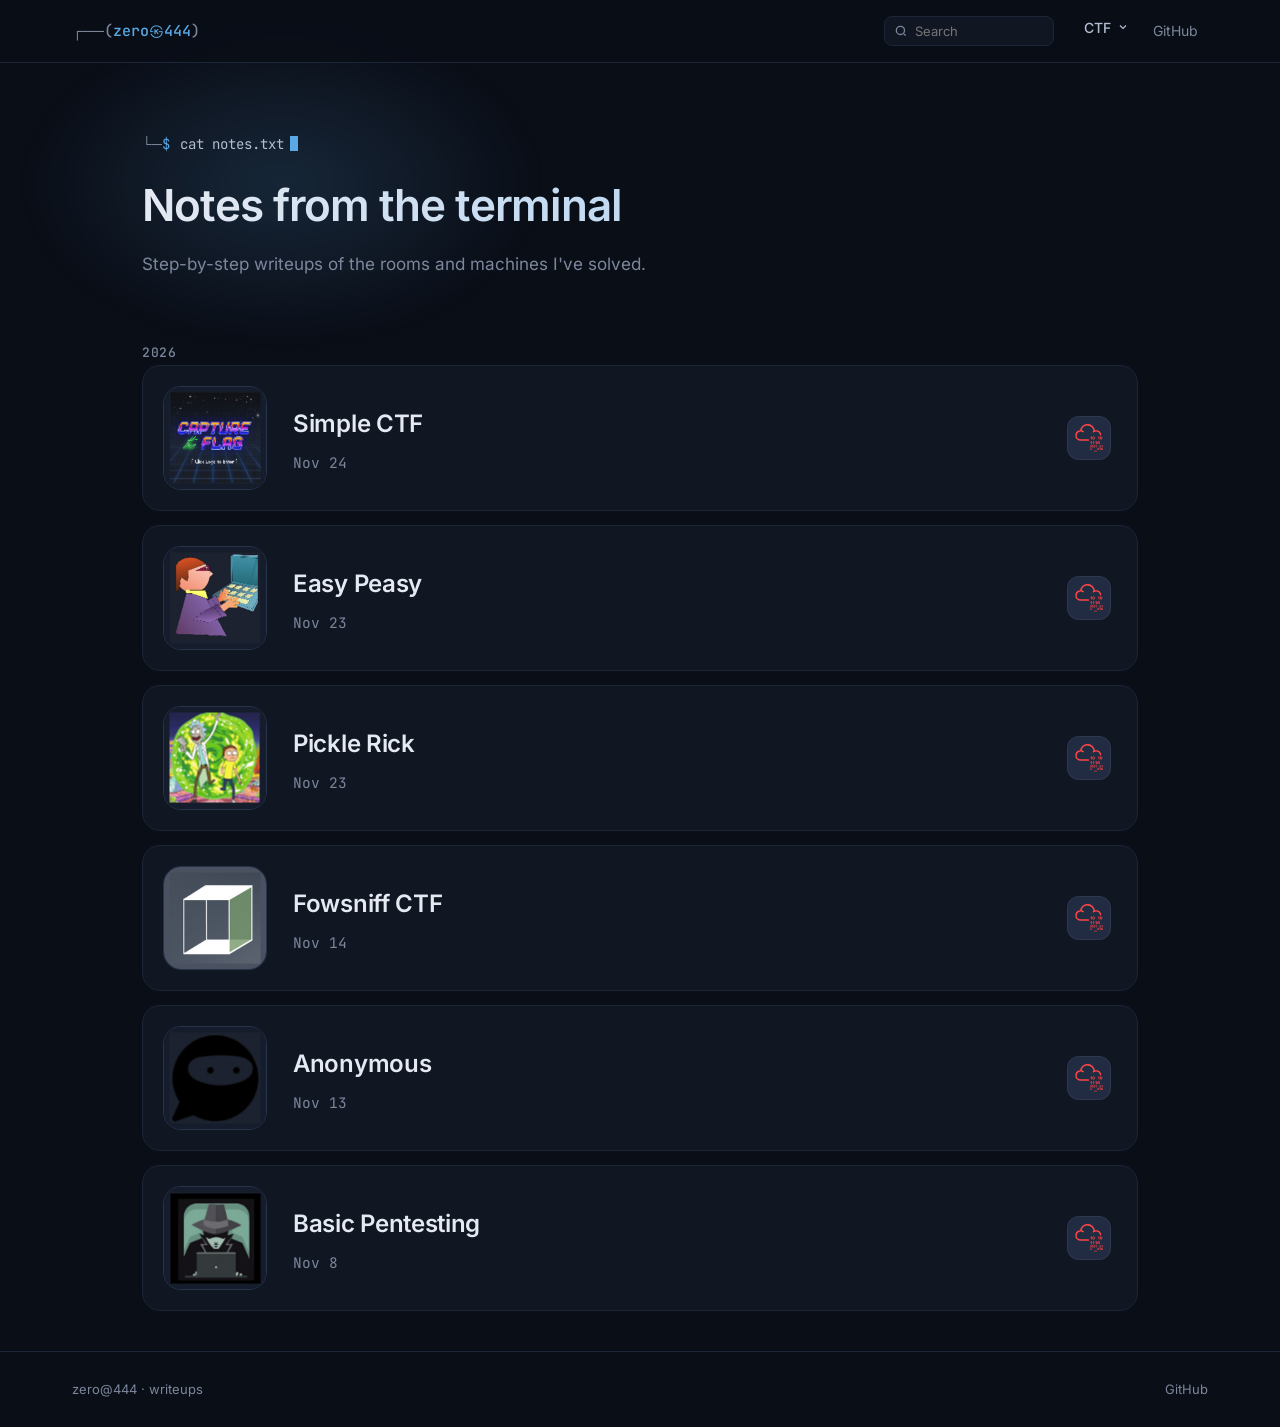
==== commit 1fa501f7: "Wide lab cards on the home page" ====
--- a/index.html
+++ b/index.html
@@ -31,7 +31,7 @@
     <div class="menu" role="menu"><a href="/" role="menuitem"><span class="pmark icon all"><i></i></span>All writeups<span class="n">6</span></a><a href="/?p=TryHackMe" role="menuitem"><span class="pmark icon" style="--pb:#212c42;--pf:#ff4545" title="TryHackMe" aria-label="TryHackMe"><i style="--pi:url(/assets/platforms/tryhackme.svg)"></i></span>TryHackMe<span class="n">6</span></a></div></div><a href="https://github.com/10i-0" target="_blank" rel="noopener">GitHub</a></nav>
   <div class="progress"></div>
 </div></header>
-<main class="wrap">
+<main class="wrap wide">
   <section class="intro hero">
     <div class="glow" aria-hidden="true"></div>
     <div class="prompt"><span class="pk">└─</span><span class="pu">$</span> <span class="typed" data-text="cat notes.txt"></span><span class="cur"></span></div>
--- a/assets/site.css
+++ b/assets/site.css
@@ -264,3 +264,37 @@
 @media (max-width:640px){.grad{font-size:32px!important}}
 @media (prefers-reduced-motion:reduce){.hero .prompt,.hero h1,.hero p,.year-group .item,.year-group .year{animation:none;opacity:1;transform:none}.grad,.hero .glow{animation:none}}
 html,body{overflow-x:clip}
+
+/* lab rows: medium size */
+.item>a{grid-template-columns:76px 1fr auto;gap:22px;padding:22px 14px;margin:0 -14px}
+.item .thumb{width:76px;height:76px;border-radius:16px}
+.item .t{font-size:19px;letter-spacing:-.2px}
+.item .d{font-size:13.5px}
+.item .main{gap:5px}
+.item .pmark.icon{width:38px;height:38px;border-radius:11px}
+.item .pmark.icon i{width:24px;height:24px}
+@media (max-width:640px){
+  .item>a{grid-template-columns:62px 1fr auto;gap:16px;padding:18px 12px}
+  .item .thumb{width:62px;height:62px;border-radius:14px}
+  .item .t{font-size:17px}
+  .item .pmark.icon{width:32px;height:32px}.item .pmark.icon i{width:20px;height:20px}
+}
+
+/* lab rows: wide cards (home) */
+.wrap.wide{max-width:1040px}
+.year-group .list{display:flex;flex-direction:column;gap:14px}
+.item + .item::before{display:none}
+.item>a{grid-template-columns:104px 1fr auto;gap:26px;padding:20px 26px 20px 20px;margin:0;border-radius:18px;background:var(--surface);border:1px solid var(--line)}
+.item>a:hover{background:var(--raise);border-color:rgba(var(--acc-rgb),.45);transform:translateY(-2px);box-shadow:0 14px 34px rgba(0,0,0,.35)}
+.item .thumb{width:104px;height:104px;border-radius:18px}
+.item .t{font-size:24px;font-weight:600;letter-spacing:-.3px}
+.item .d{font-size:14.5px}
+.item .main{gap:8px}
+.item .pmark.icon{width:44px;height:44px;border-radius:12px}
+.item .pmark.icon i{width:28px;height:28px}
+@media (max-width:640px){
+  .item>a{grid-template-columns:72px 1fr auto;gap:16px;padding:14px 16px 14px 14px;border-radius:16px}
+  .item .thumb{width:72px;height:72px;border-radius:14px}
+  .item .t{font-size:18px}
+  .item .pmark.icon{width:34px;height:34px}.item .pmark.icon i{width:22px;height:22px}
+}
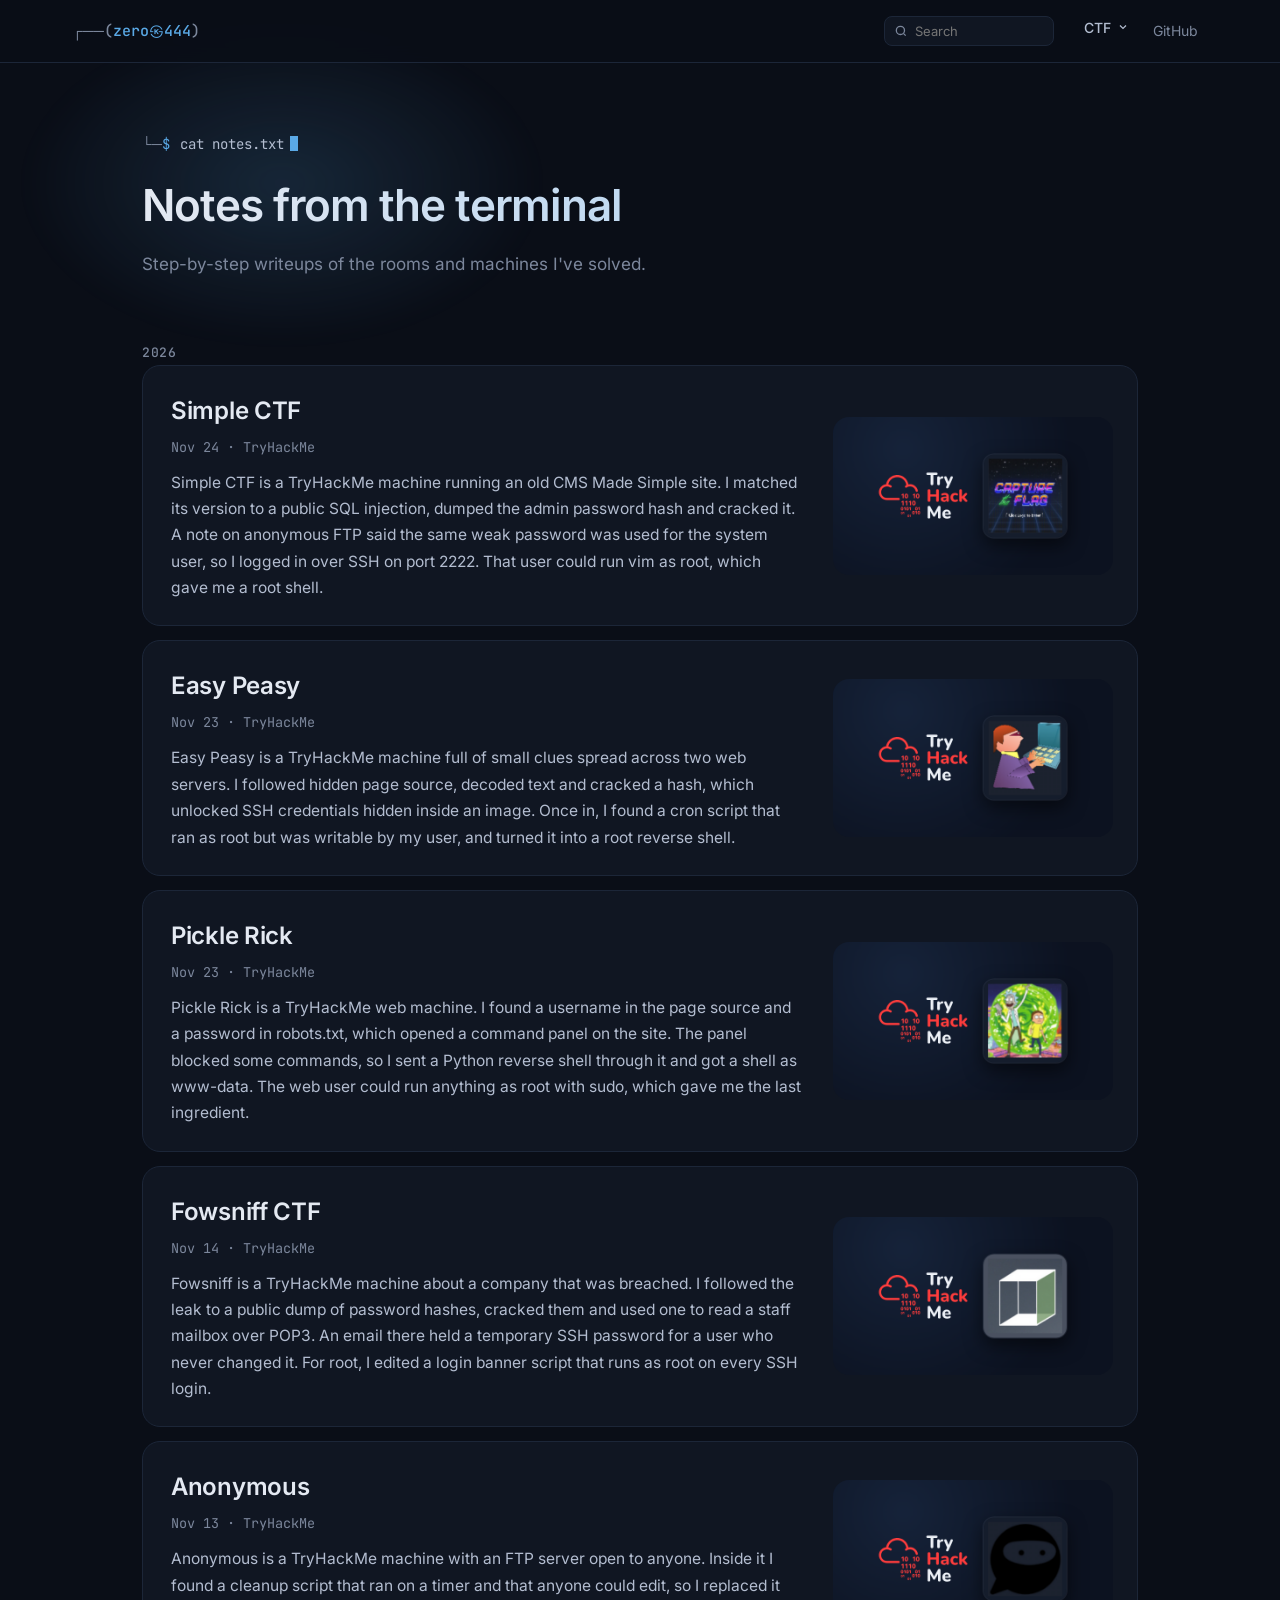
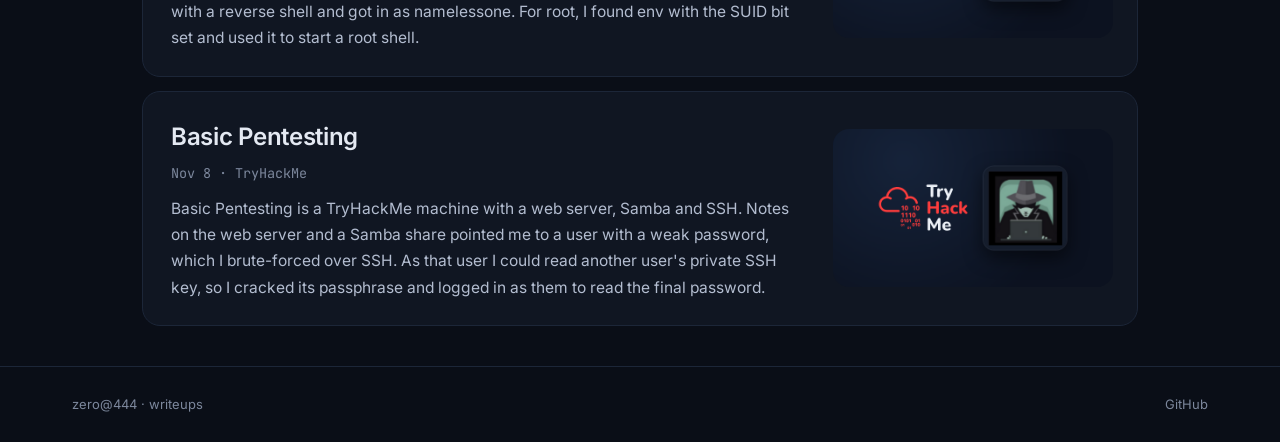
==== commit 265be715: "Story descriptions and cover images, remove attack path" ====
--- a/index.html
+++ b/index.html
@@ -15,11 +15,11 @@
 <meta name="twitter:title" content="zero@444 · writeups">
 <meta name="twitter:description" content="Writeups by zero@444: TryHackMe rooms, machines and challenges solved step by step.">
 <meta name="theme-color" content="#0a0e17">
-<link rel="icon" href="/assets/favicon.svg" type="image/svg+xml">
+<link rel="icon" href="/assets/favicon.svg?v=a6c11342" type="image/svg+xml">
 <link rel="preload" href="/assets/fonts/inter-400.woff2" as="font" type="font/woff2" crossorigin>
 <link rel="preload" href="/assets/fonts/jetbrains-mono-400.woff2" as="font" type="font/woff2" crossorigin>
-<link rel="stylesheet" href="/assets/site.css">
-<link rel="stylesheet" href="/assets/motion.css">
+<link rel="stylesheet" href="/assets/site.css?v=17cac724">
+<link rel="stylesheet" href="/assets/motion.css?v=1f18d945">
 <script>document.documentElement.classList.add("js")</script>
 </head>
 <body>
@@ -40,21 +40,21 @@
   </section>
   
   <section class="year-group"><div class="year">2026</div><ul class="list"><li class="item" data-platform="TryHackMe" data-search="simple ctf tryhackme linux nmap -p- (ftp, http, ssh on 2222) gobuster finds /simple cms made simple 2.2.8 cve-2019-9053 sqli dumps and cracks mitch's hash ssh as mitch on 2222 sudo vim nopasswd root ftp cms sqli cve password-cracking ssh sudo vim nmap ftp gobuster cve-2019-9053 exploit ssh vim">
-  <a href="/writeups/simple-ctf/"><img class="thumb" src="/images/simple-ctf/thumb.webp" alt="" loading="lazy"><span class="main"><span class="t">Simple CTF</span><span class="d">Nov 24</span></span><span class="pmark icon" style="--pb:#212c42;--pf:#ff4545" title="TryHackMe" aria-label="TryHackMe"><i style="--pi:url(/assets/platforms/tryhackme.svg)"></i></span></a>
+  <a href="/writeups/simple-ctf/"><span class="main"><span class="t">Simple CTF</span><span class="d">Nov 24 · TryHackMe</span><span class="story">Simple CTF is a TryHackMe machine running an old CMS Made Simple site. I matched its version to a public SQL injection, dumped the admin password hash and cracked it. A note on anonymous FTP said the same weak password was used for the system user, so I logged in over SSH on port 2222. That user could run vim as root, which gave me a root shell.</span></span><img class="cover" src="/images/simple-ctf/cover.webp" alt="" loading="lazy"></a>
 </li><li class="item" data-platform="TryHackMe" data-search="easy peasy tryhackme linux nmap (80, 6498, 65524) gobuster + page source: 3 flags hidden directory john cracks a gost hash steghide gives ssh creds ssh as boring on 6498 writable root cron script root web enumeration encoding hash-cracking steganography ssh cron reverse-shell nmap gobuster devtools hashes.com cyberchef john steghide cryptii ssh netcat">
-  <a href="/writeups/easypeasy/"><img class="thumb" src="/images/easypeasy/thumb.webp" alt="" loading="lazy"><span class="main"><span class="t">Easy Peasy</span><span class="d">Nov 23</span></span><span class="pmark icon" style="--pb:#212c42;--pf:#ff4545" title="TryHackMe" aria-label="TryHackMe"><i style="--pi:url(/assets/platforms/tryhackme.svg)"></i></span></a>
+  <a href="/writeups/easypeasy/"><span class="main"><span class="t">Easy Peasy</span><span class="d">Nov 23 · TryHackMe</span><span class="story">Easy Peasy is a TryHackMe machine full of small clues spread across two web servers. I followed hidden page source, decoded text and cracked a hash, which unlocked SSH credentials hidden inside an image. Once in, I found a cron script that ran as root but was writable by my user, and turned it into a root reverse shell.</span></span><img class="cover" src="/images/easypeasy/cover.webp" alt="" loading="lazy"></a>
 </li><li class="item" data-platform="TryHackMe" data-search="pickle rick tryhackme linux · web html comment (user) robots.txt (password) command panel python reverse shell sudo nopasswd all root web source-code command-injection reverse-shell sudo nmap gobuster curl devtools revshells.com netcat">
-  <a href="/writeups/pickle-rick/"><img class="thumb" src="/images/pickle-rick/thumb.webp" alt="" loading="lazy"><span class="main"><span class="t">Pickle Rick</span><span class="d">Nov 23</span></span><span class="pmark icon" style="--pb:#212c42;--pf:#ff4545" title="TryHackMe" aria-label="TryHackMe"><i style="--pi:url(/assets/platforms/tryhackme.svg)"></i></span></a>
+  <a href="/writeups/pickle-rick/"><span class="main"><span class="t">Pickle Rick</span><span class="d">Nov 23 · TryHackMe</span><span class="story">Pickle Rick is a TryHackMe web machine. I found a username in the page source and a password in robots.txt, which opened a command panel on the site. The panel blocked some commands, so I sent a Python reverse shell through it and got a shell as www-data. The web user could run anything as root with sudo, which gave me the last ingredient.</span></span><img class="cover" src="/images/pickle-rick/cover.webp" alt="" loading="lazy"></a>
 </li><li class="item" data-platform="TryHackMe" data-search="fowsniff ctf tryhackme linux nmap (ssh, http, pop3, imap) breach notice + hijacked x handle leaked md5 dump on github crack hashes pop3 as seina temp ssh password in email ssh as baksteen group-writable motd script root osint password-leak md5 pop3 email ssh motd reverse-shell nmap google hashes.com metasploit netcat ssh nano">
-  <a href="/writeups/fowsniff/"><img class="thumb" src="/images/fowsniff/thumb.webp" alt="" loading="lazy"><span class="main"><span class="t">Fowsniff CTF</span><span class="d">Nov 14</span></span><span class="pmark icon" style="--pb:#212c42;--pf:#ff4545" title="TryHackMe" aria-label="TryHackMe"><i style="--pi:url(/assets/platforms/tryhackme.svg)"></i></span></a>
+  <a href="/writeups/fowsniff/"><span class="main"><span class="t">Fowsniff CTF</span><span class="d">Nov 14 · TryHackMe</span><span class="story">Fowsniff is a TryHackMe machine about a company that was breached. I followed the leak to a public dump of password hashes, cracked them and used one to read a staff mailbox over POP3. An email there held a temporary SSH password for a user who never changed it. For root, I edited a login banner script that runs as root on every SSH login.</span></span><img class="cover" src="/images/fowsniff/cover.webp" alt="" loading="lazy"></a>
 </li><li class="item" data-platform="TryHackMe" data-search="anonymous tryhackme linux nmap (ftp, ssh, smb) anonymous ftp world-writable clean.sh run by cron bash reverse shell as namelessone suid /usr/bin/env root ftp anonymous-login smb cron writable-script reverse-shell suid env nmap metasploit smbclient ftp netcat gtfobins">
-  <a href="/writeups/anonymous/"><img class="thumb" src="/images/anonymous/thumb.webp" alt="" loading="lazy"><span class="main"><span class="t">Anonymous</span><span class="d">Nov 13</span></span><span class="pmark icon" style="--pb:#212c42;--pf:#ff4545" title="TryHackMe" aria-label="TryHackMe"><i style="--pi:url(/assets/platforms/tryhackme.svg)"></i></span></a>
+  <a href="/writeups/anonymous/"><span class="main"><span class="t">Anonymous</span><span class="d">Nov 13 · TryHackMe</span><span class="story">Anonymous is a TryHackMe machine with an FTP server open to anyone. Inside it I found a cleanup script that ran on a timer and that anyone could edit, so I replaced it with a reverse shell and got in as namelessone. For root, I found env with the SUID bit set and used it to start a root shell.</span></span><img class="cover" src="/images/anonymous/cover.webp" alt="" loading="lazy"></a>
 </li><li class="item" data-platform="TryHackMe" data-search="basic pentesting tryhackme linux nmap gobuster finds /development notes from k and j enum4linux + smb share: kay and jan hydra cracks jan's ssh password kay's private key is world-readable ssh2john + john crack the passphrase ssh as kay pass.bak web smb enumeration brute-force ssh ssh-key john lateral-movement nmap gobuster enum4linux smbclient hydra linenum ssh2john john ssh">
-  <a href="/writeups/basic-pentesting/"><img class="thumb" src="/images/basic-pentesting/thumb.webp" alt="" loading="lazy"><span class="main"><span class="t">Basic Pentesting</span><span class="d">Nov 8</span></span><span class="pmark icon" style="--pb:#212c42;--pf:#ff4545" title="TryHackMe" aria-label="TryHackMe"><i style="--pi:url(/assets/platforms/tryhackme.svg)"></i></span></a>
+  <a href="/writeups/basic-pentesting/"><span class="main"><span class="t">Basic Pentesting</span><span class="d">Nov 8 · TryHackMe</span><span class="story">Basic Pentesting is a TryHackMe machine with a web server, Samba and SSH. Notes on the web server and a Samba share pointed me to a user with a weak password, which I brute-forced over SSH. As that user I could read another user's private SSH key, so I cracked its passphrase and logged in as them to read the final password.</span></span><img class="cover" src="/images/basic-pentesting/cover.webp" alt="" loading="lazy"></a>
 </li></ul></section>
   <p class="empty" id="empty" hidden>No writeup matches that.</p>
 </main>
 <footer><div class="wrap"><span>zero@444 · writeups</span><a href="https://github.com/10i-0" target="_blank" rel="noopener">GitHub</a></div></footer>
-<script src="/assets/site.js" defer></script>
+<script src="/assets/site.js?v=da8f699d" defer></script>
 </body>
 </html>
--- a/assets/site.css
+++ b/assets/site.css
@@ -298,3 +298,21 @@
   .item .t{font-size:18px}
   .item .pmark.icon{width:34px;height:34px}.item .pmark.icon i{width:22px;height:22px}
 }
+
+/* story cards (home): text on the left, cover on the right */
+.item>a{grid-template-columns:1fr 280px;gap:32px;padding:24px 24px 24px 28px;align-items:center}
+.item .main{gap:6px}
+.item .t{font-size:24px}
+.item .d{font-size:13.5px}
+.item .story{display:block;margin-top:8px;color:var(--soft);font-size:15.5px;line-height:1.7}
+.item .cover{width:280px;height:158px;border-radius:16px;object-fit:cover;transition:transform .3s,box-shadow .3s}
+.item>a:hover .cover{transform:scale(1.03);box-shadow:0 12px 30px rgba(0,0,0,.45)}
+.room-cover{width:300px;max-width:100%;border-radius:18px;transition:transform .35s,box-shadow .35s}
+.room-cover:hover{transform:translateY(-3px);box-shadow:0 14px 34px rgba(var(--acc-rgb),.2)}
+@media (max-width:820px){
+  .item>a{grid-template-columns:1fr;gap:16px;padding:18px}
+  .item .cover{order:-1;width:100%;height:auto;aspect-ratio:16/9}
+  .item .t{font-size:20px}
+  .roombox{flex-wrap:wrap}
+}
+@media (max-width:820px){.item .d{order:0}}
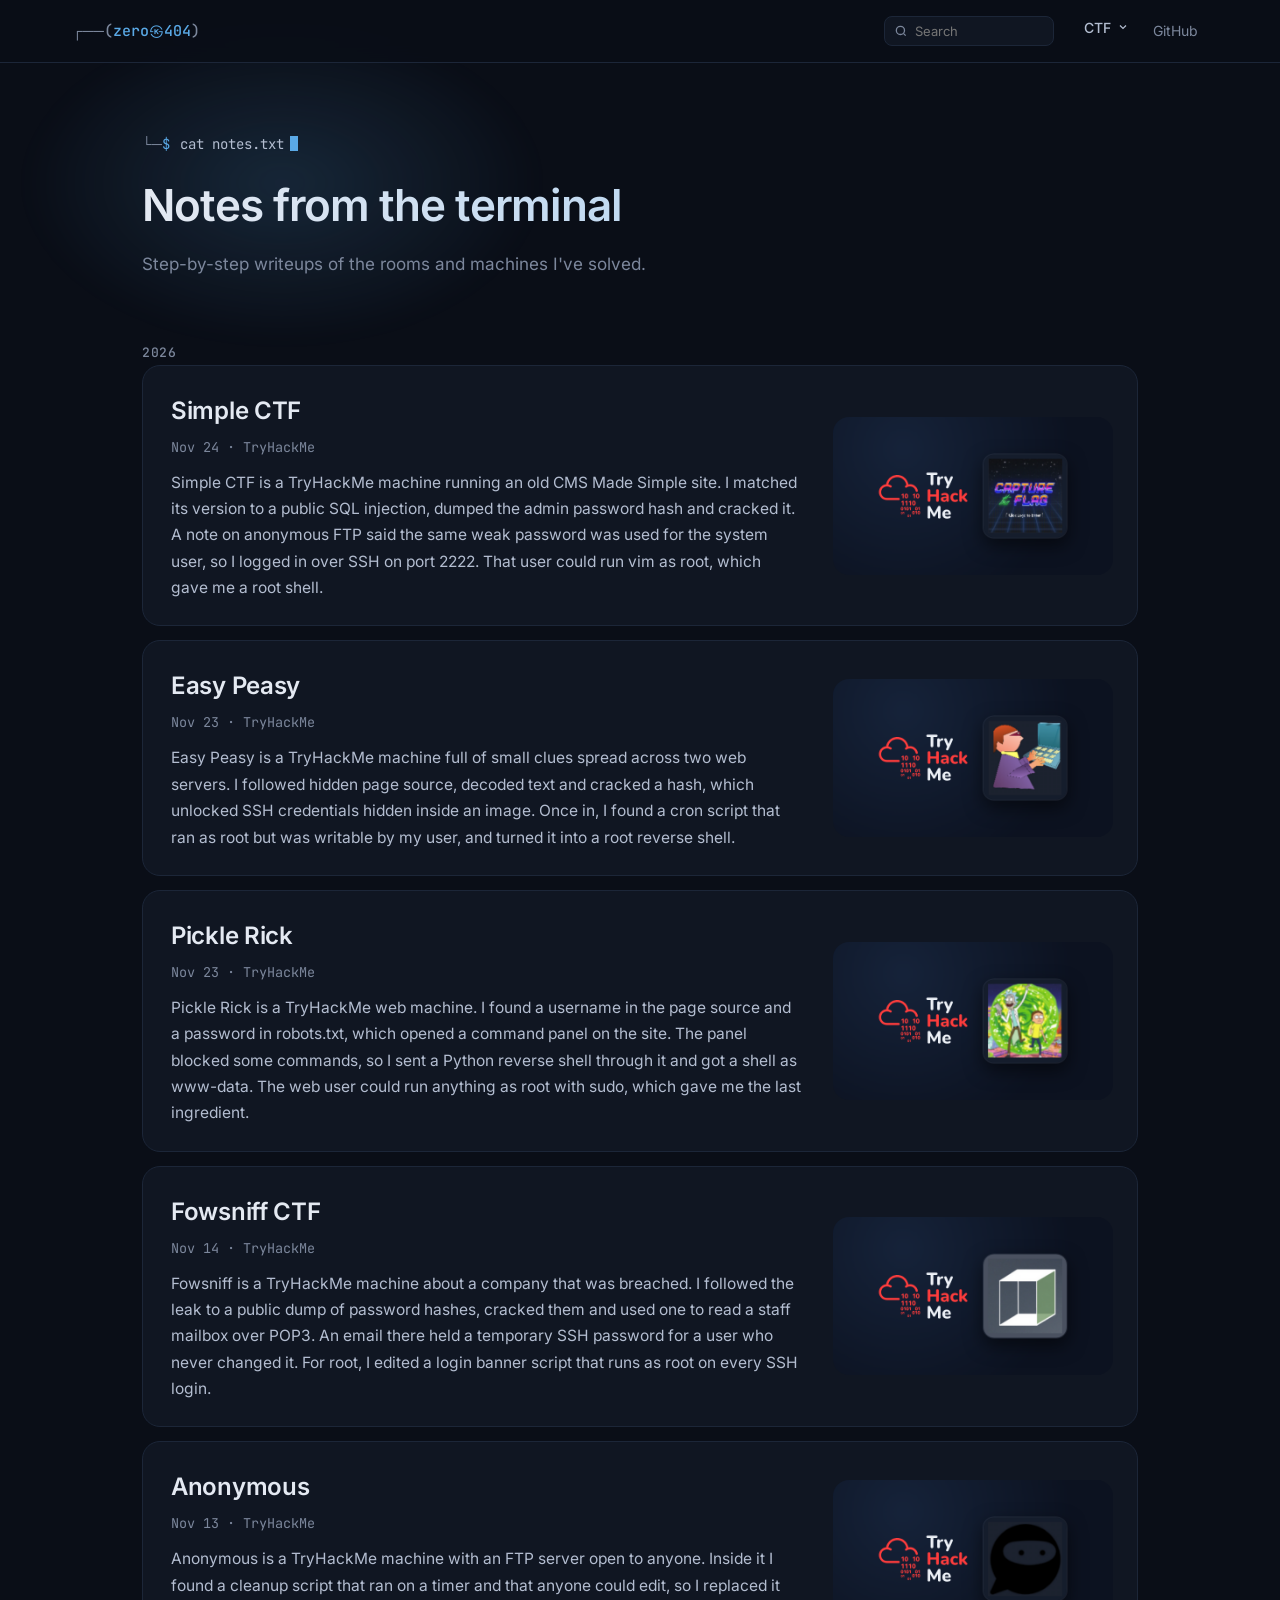
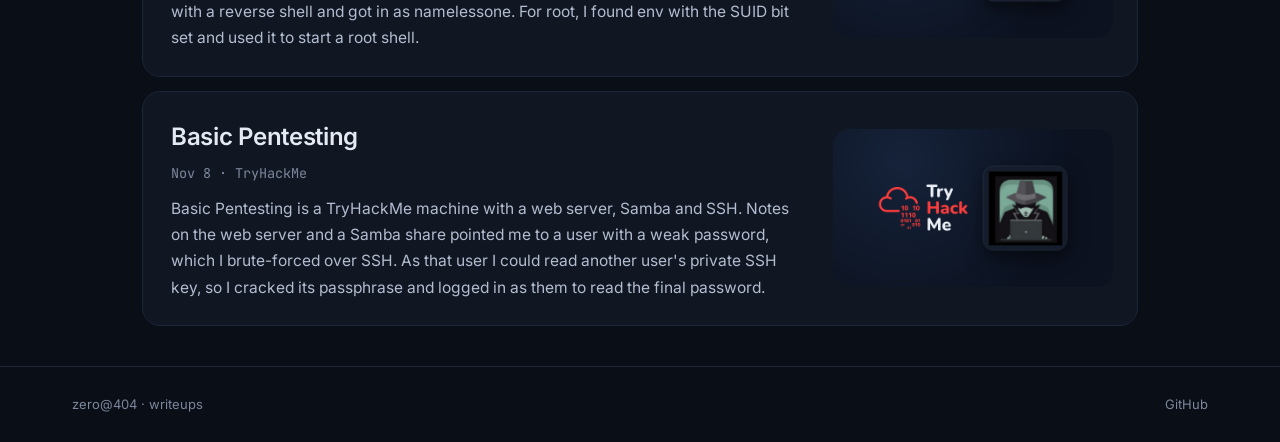
==== commit 42df48e3: "Rename handle to zero@404" ====
--- a/index.html
+++ b/index.html
@@ -3,28 +3,28 @@
 <head>
 <meta charset="utf-8">
 <meta name="viewport" content="width=device-width, initial-scale=1">
-<title>zero@444 · writeups</title>
-<meta name="description" content="Writeups by zero@444: TryHackMe rooms, machines and challenges solved step by step.">
+<title>zero@404 · writeups</title>
+<meta name="description" content="Writeups by zero@404: TryHackMe rooms, machines and challenges solved step by step.">
 <link rel="canonical" href="https://10i-0.github.io/">
 <meta property="og:type" content="website">
-<meta property="og:site_name" content="zero@444">
-<meta property="og:title" content="zero@444 · writeups">
-<meta property="og:description" content="Writeups by zero@444: TryHackMe rooms, machines and challenges solved step by step.">
+<meta property="og:site_name" content="zero@404">
+<meta property="og:title" content="zero@404 · writeups">
+<meta property="og:description" content="Writeups by zero@404: TryHackMe rooms, machines and challenges solved step by step.">
 <meta property="og:url" content="https://10i-0.github.io/">
 <meta name="twitter:card" content="summary">
-<meta name="twitter:title" content="zero@444 · writeups">
-<meta name="twitter:description" content="Writeups by zero@444: TryHackMe rooms, machines and challenges solved step by step.">
+<meta name="twitter:title" content="zero@404 · writeups">
+<meta name="twitter:description" content="Writeups by zero@404: TryHackMe rooms, machines and challenges solved step by step.">
 <meta name="theme-color" content="#0a0e17">
 <link rel="icon" href="/assets/favicon.svg?v=a6c11342" type="image/svg+xml">
 <link rel="preload" href="/assets/fonts/inter-400.woff2" as="font" type="font/woff2" crossorigin>
 <link rel="preload" href="/assets/fonts/jetbrains-mono-400.woff2" as="font" type="font/woff2" crossorigin>
 <link rel="stylesheet" href="/assets/site.css?v=17cac724">
-<link rel="stylesheet" href="/assets/motion.css?v=1f18d945">
+<link rel="stylesheet" href="/assets/motion.css?v=d3bcbb82">
 <script>document.documentElement.classList.add("js")</script>
 </head>
 <body>
 <header><div class="in">
-  <a class="me" href="/" aria-label="zero@444 home"><i>┌──(</i><span>zero㉿444</span><i>)</i></a>
+  <a class="me" href="/" aria-label="zero@404 home"><i>┌──(</i><span>zero㉿404</span><i>)</i></a>
   
   <label class="hsearch"><svg width="14" height="14" viewBox="0 0 24 24" fill="none" stroke="currentColor" stroke-width="2.2" aria-hidden="true"><circle cx="11" cy="11" r="7"/><path d="m20 20-3.5-3.5"/></svg><input id="q" placeholder="Search" autocomplete="off" aria-label="Search writeups"></label>
   <nav class="links"><div class="dd"><button type="button" class="ddb" aria-haspopup="true">CTF<svg width="12" height="12" viewBox="0 0 24 24" fill="none" stroke="currentColor" stroke-width="2.4" aria-hidden="true"><path d="m6 9 6 6 6-6"/></svg></button>
@@ -54,7 +54,7 @@
 </li></ul></section>
   <p class="empty" id="empty" hidden>No writeup matches that.</p>
 </main>
-<footer><div class="wrap"><span>zero@444 · writeups</span><a href="https://github.com/10i-0" target="_blank" rel="noopener">GitHub</a></div></footer>
-<script src="/assets/site.js?v=da8f699d" defer></script>
+<footer><div class="wrap"><span>zero@404 · writeups</span><a href="https://github.com/10i-0" target="_blank" rel="noopener">GitHub</a></div></footer>
+<script src="/assets/site.js?v=f91691dc" defer></script>
 </body>
 </html>
--- a/assets/motion.css
+++ b/assets/motion.css
@@ -1,4 +1,4 @@
-/* zero@444 writeups: motion layer. Everything stays visible without JS
+/* zero@404 writeups: motion layer. Everything stays visible without JS
    (reveal styles only apply under html.js) and calm under reduced motion. */
 
 /* smooth page-to-page fade (browsers that support cross-document view transitions) */
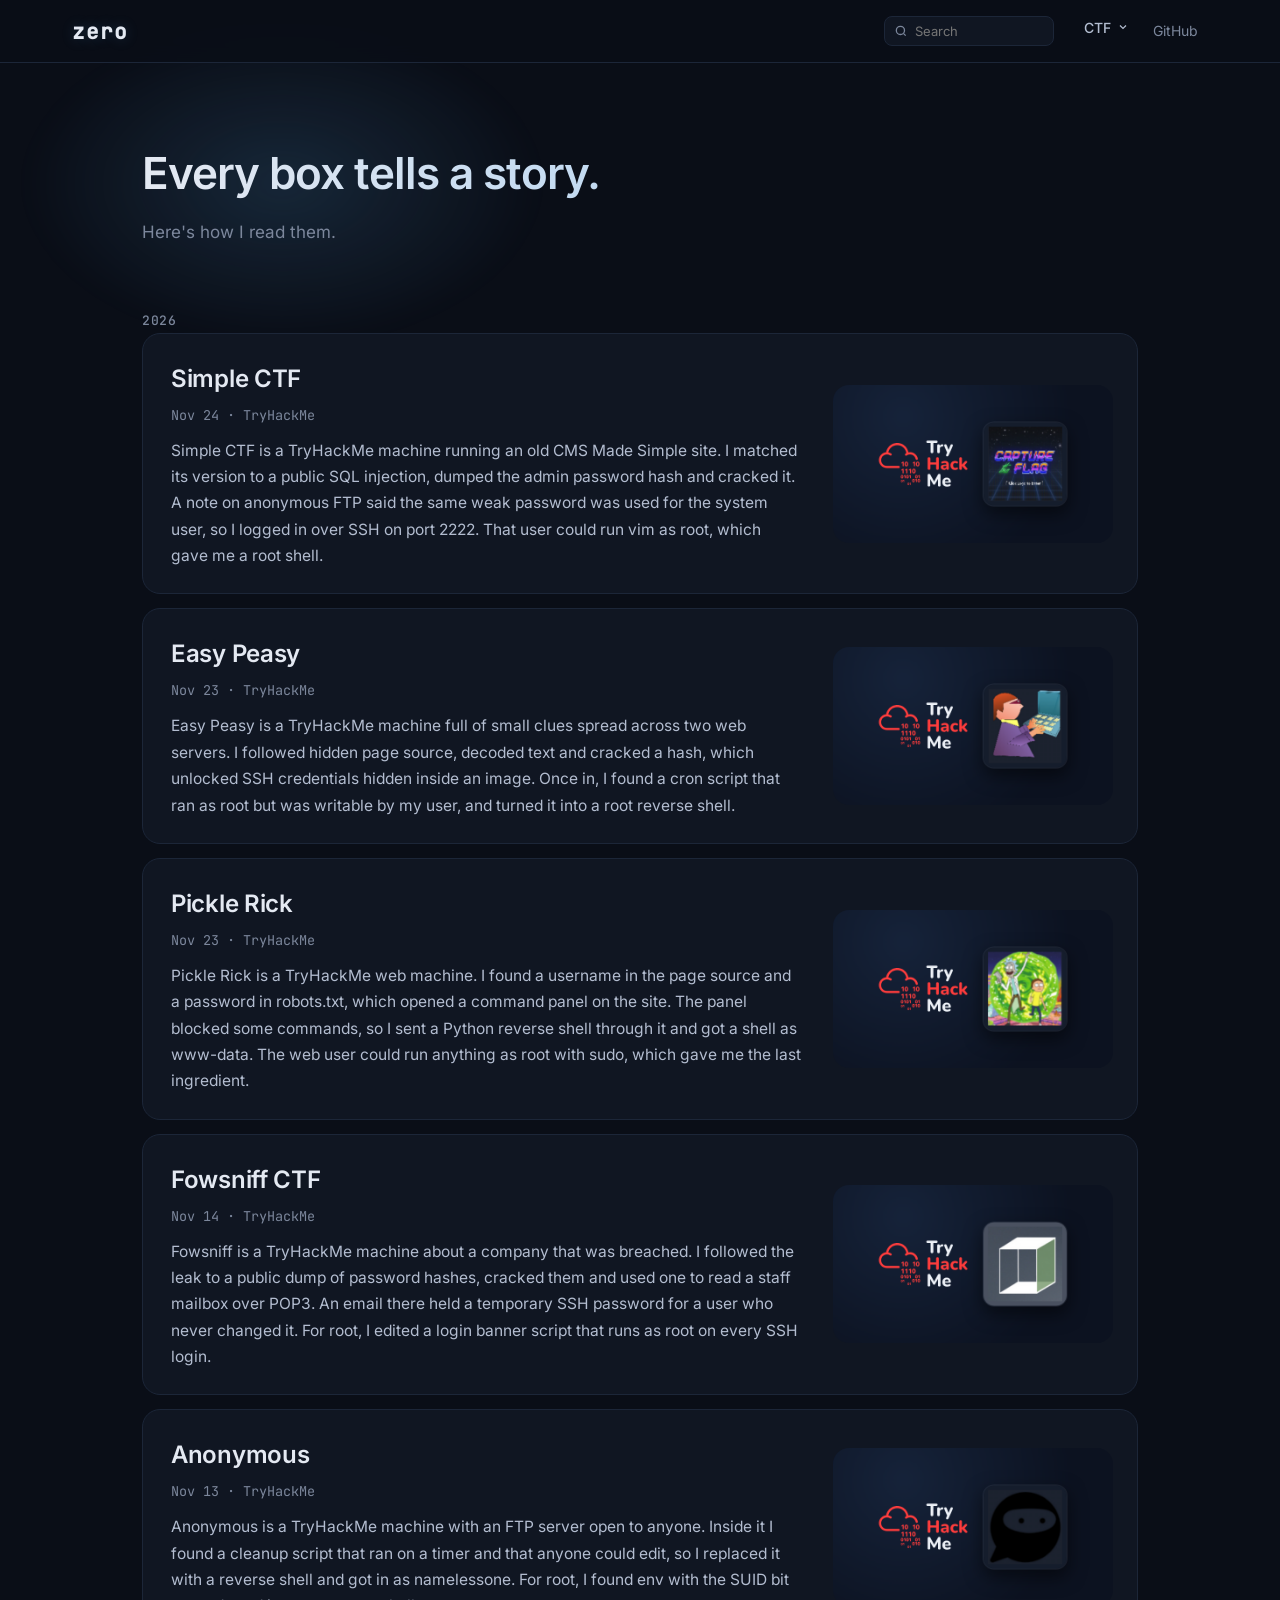
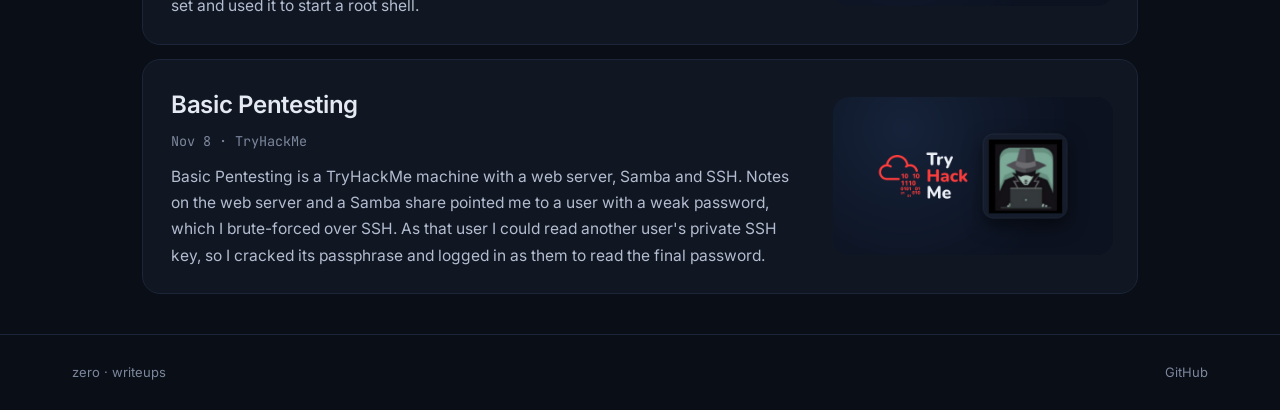
==== commit 36f16b7c: "zero wordmark with soft glitch, new home phrase" ====
--- a/index.html
+++ b/index.html
@@ -3,28 +3,28 @@
 <head>
 <meta charset="utf-8">
 <meta name="viewport" content="width=device-width, initial-scale=1">
-<title>zero@404 · writeups</title>
-<meta name="description" content="Writeups by zero@404: TryHackMe rooms, machines and challenges solved step by step.">
+<title>zero · writeups</title>
+<meta name="description" content="Writeups by zero: TryHackMe rooms, machines and challenges solved step by step.">
 <link rel="canonical" href="https://10i-0.github.io/">
 <meta property="og:type" content="website">
-<meta property="og:site_name" content="zero@404">
-<meta property="og:title" content="zero@404 · writeups">
-<meta property="og:description" content="Writeups by zero@404: TryHackMe rooms, machines and challenges solved step by step.">
+<meta property="og:site_name" content="zero">
+<meta property="og:title" content="zero · writeups">
+<meta property="og:description" content="Writeups by zero: TryHackMe rooms, machines and challenges solved step by step.">
 <meta property="og:url" content="https://10i-0.github.io/">
 <meta name="twitter:card" content="summary">
-<meta name="twitter:title" content="zero@404 · writeups">
-<meta name="twitter:description" content="Writeups by zero@404: TryHackMe rooms, machines and challenges solved step by step.">
+<meta name="twitter:title" content="zero · writeups">
+<meta name="twitter:description" content="Writeups by zero: TryHackMe rooms, machines and challenges solved step by step.">
 <meta name="theme-color" content="#0a0e17">
 <link rel="icon" href="/assets/favicon.svg?v=a6c11342" type="image/svg+xml">
 <link rel="preload" href="/assets/fonts/inter-400.woff2" as="font" type="font/woff2" crossorigin>
 <link rel="preload" href="/assets/fonts/jetbrains-mono-400.woff2" as="font" type="font/woff2" crossorigin>
-<link rel="stylesheet" href="/assets/site.css?v=17cac724">
-<link rel="stylesheet" href="/assets/motion.css?v=d3bcbb82">
+<link rel="stylesheet" href="/assets/site.css?v=ede1af95">
+<link rel="stylesheet" href="/assets/motion.css?v=aea22246">
 <script>document.documentElement.classList.add("js")</script>
 </head>
 <body>
 <header><div class="in">
-  <a class="me" href="/" aria-label="zero@404 home"><i>┌──(</i><span>zero㉿404</span><i>)</i></a>
+  <a class="me" href="/" aria-label="zero, home"><span class="glitch" data-text="zero">zero</span></a>
   
   <label class="hsearch"><svg width="14" height="14" viewBox="0 0 24 24" fill="none" stroke="currentColor" stroke-width="2.2" aria-hidden="true"><circle cx="11" cy="11" r="7"/><path d="m20 20-3.5-3.5"/></svg><input id="q" placeholder="Search" autocomplete="off" aria-label="Search writeups"></label>
   <nav class="links"><div class="dd"><button type="button" class="ddb" aria-haspopup="true">CTF<svg width="12" height="12" viewBox="0 0 24 24" fill="none" stroke="currentColor" stroke-width="2.4" aria-hidden="true"><path d="m6 9 6 6 6-6"/></svg></button>
@@ -34,9 +34,8 @@
 <main class="wrap wide">
   <section class="intro hero">
     <div class="glow" aria-hidden="true"></div>
-    <div class="prompt"><span class="pk">└─</span><span class="pu">$</span> <span class="typed" data-text="cat notes.txt"></span><span class="cur"></span></div>
-    <h1 class="grad">Notes from the terminal</h1>
-    <p>Step-by-step writeups of the rooms and machines I've solved.</p>
+    <h1 class="grad">Every box tells a story.</h1>
+    <p>Here's how I read them.</p>
   </section>
   
   <section class="year-group"><div class="year">2026</div><ul class="list"><li class="item" data-platform="TryHackMe" data-search="simple ctf tryhackme linux nmap -p- (ftp, http, ssh on 2222) gobuster finds /simple cms made simple 2.2.8 cve-2019-9053 sqli dumps and cracks mitch's hash ssh as mitch on 2222 sudo vim nopasswd root ftp cms sqli cve password-cracking ssh sudo vim nmap ftp gobuster cve-2019-9053 exploit ssh vim">
@@ -54,7 +53,7 @@
 </li></ul></section>
   <p class="empty" id="empty" hidden>No writeup matches that.</p>
 </main>
-<footer><div class="wrap"><span>zero@404 · writeups</span><a href="https://github.com/10i-0" target="_blank" rel="noopener">GitHub</a></div></footer>
-<script src="/assets/site.js?v=f91691dc" defer></script>
+<footer><div class="wrap"><span>zero · writeups</span><a href="https://github.com/10i-0" target="_blank" rel="noopener">GitHub</a></div></footer>
+<script src="/assets/site.js?v=2d24193a" defer></script>
 </body>
 </html>
--- a/assets/site.css
+++ b/assets/site.css
@@ -316,3 +316,30 @@
   .roombox{flex-wrap:wrap}
 }
 @media (max-width:820px){.item .d{order:0}}
+
+/* header wordmark: "zero" with a smooth, soft glitch */
+.me{display:inline-flex;align-items:center}
+.glitch{position:relative;display:inline-block;font:700 21px/1 "JetBrains Mono";letter-spacing:1px;color:var(--text);
+  text-shadow:0 0 14px rgba(var(--acc-rgb),.22);animation:gl-breathe 7s ease-in-out infinite}
+.glitch{isolation:isolate}.glitch::before,.glitch::after{content:attr(data-text);position:absolute;inset:0;z-index:-1;pointer-events:none;opacity:0;will-change:transform,opacity,clip-path}
+.glitch::before{color:#5aa9e6;animation:gl-a 7s cubic-bezier(.4,0,.2,1) infinite}
+.glitch::after{color:#e07a6e;animation:gl-b 7s cubic-bezier(.4,0,.2,1) infinite}
+/* a soft colour split that slides in and out, then two thin slices drift for a moment */
+@keyframes gl-a{
+  0%,80%{opacity:0;transform:translateX(0);clip-path:inset(0 0 0 0)}
+  83%{opacity:.7;transform:translateX(-1.5px);clip-path:inset(0 0 0 0)}
+  86%{opacity:.85;transform:translateX(-3px);clip-path:inset(18% 0 52% 0)}
+  88%{opacity:.85;transform:translateX(2px);clip-path:inset(58% 0 12% 0)}
+  90%{opacity:.6;transform:translateX(-1px);clip-path:inset(0 0 0 0)}
+  94%,100%{opacity:0;transform:translateX(0)}}
+@keyframes gl-b{
+  0%,80%{opacity:0;transform:translateX(0);clip-path:inset(0 0 0 0)}
+  83%{opacity:.6;transform:translateX(1.5px);clip-path:inset(0 0 0 0)}
+  86%{opacity:.8;transform:translateX(3px);clip-path:inset(60% 0 14% 0)}
+  88%{opacity:.8;transform:translateX(-2px);clip-path:inset(12% 0 62% 0)}
+  90%{opacity:.5;transform:translateX(1px);clip-path:inset(0 0 0 0)}
+  94%,100%{opacity:0;transform:translateX(0)}}
+@keyframes gl-breathe{0%,80%,94%,100%{filter:none;transform:none}86%{filter:blur(.3px);transform:translateX(.5px)}88%{transform:translateX(-.5px)}}
+.me:hover .glitch,.me:hover .glitch::before,.me:hover .glitch::after{animation-duration:2.2s}
+@media (prefers-reduced-motion:reduce){.glitch,.glitch::before,.glitch::after{animation:none}}
+.me .glitch{color:var(--text)}
--- a/assets/motion.css
+++ b/assets/motion.css
@@ -122,3 +122,24 @@
   html.js figure.rv .shot { filter: none !important; transform: none !important }
   article > h1 { color: var(--text); background: none }
 }
+
+/* ---------- step navigation ---------- */
+/* 6) flash when you jump to a section or step */
+@keyframes flash { 0% { box-shadow: 0 0 0 0 rgba(var(--acc-rgb),.0); background: rgba(var(--acc-rgb),.16) } 100% { box-shadow: 0 0 0 14px rgba(var(--acc-rgb),0); background: transparent } }
+.step.flash, h2.flash { animation: flash 1.4s ease-out; border-radius: 12px }
+.step { scroll-margin-top: 90px; padding: 6px 10px; margin-left: -10px; margin-right: -10px; border-radius: 12px; transition: opacity .35s ease }
+
+/* 2) current step lights up, the others rest a little */
+body.reading article .step:not(.now) { opacity: .55 }
+body.reading article .step:not(.now):hover { opacity: 1 }
+.step.now h3 .n { background: var(--acc); color: var(--bg); box-shadow: 0 0 0 4px rgba(var(--acc-rgb),.18), 0 0 18px rgba(var(--acc-rgb),.45); transition: background .3s, color .3s, box-shadow .3s }
+
+/* 4) copy-link button on each step */
+.step h3 { position: relative }
+.slink { margin-left: 8px; color: var(--muted); opacity: 0; transform: translateX(-4px); transition: opacity .2s, transform .2s, color .2s; display: inline-flex; align-self: center }
+.step:hover .slink, .slink:focus-visible { opacity: 1; transform: none }
+.slink:hover { color: var(--acc) }
+@media (hover: none) { .slink { opacity: .6; transform: none } }
+.toast { position: fixed; left: 50%; bottom: 28px; transform: translate(-50%, 20px); background: var(--raise); color: var(--text); border: 1px solid rgba(var(--acc-rgb),.45); padding: 10px 16px; border-radius: 12px; font-size: 14px; box-shadow: 0 14px 40px rgba(0,0,0,.45); opacity: 0; pointer-events: none; transition: opacity .25s, transform .25s; z-index: 70 }
+.toast.on { opacity: 1; transform: translate(-50%, 0) }
+@media (prefers-reduced-motion: reduce) { body.reading article .step:not(.now) { opacity: 1 } }
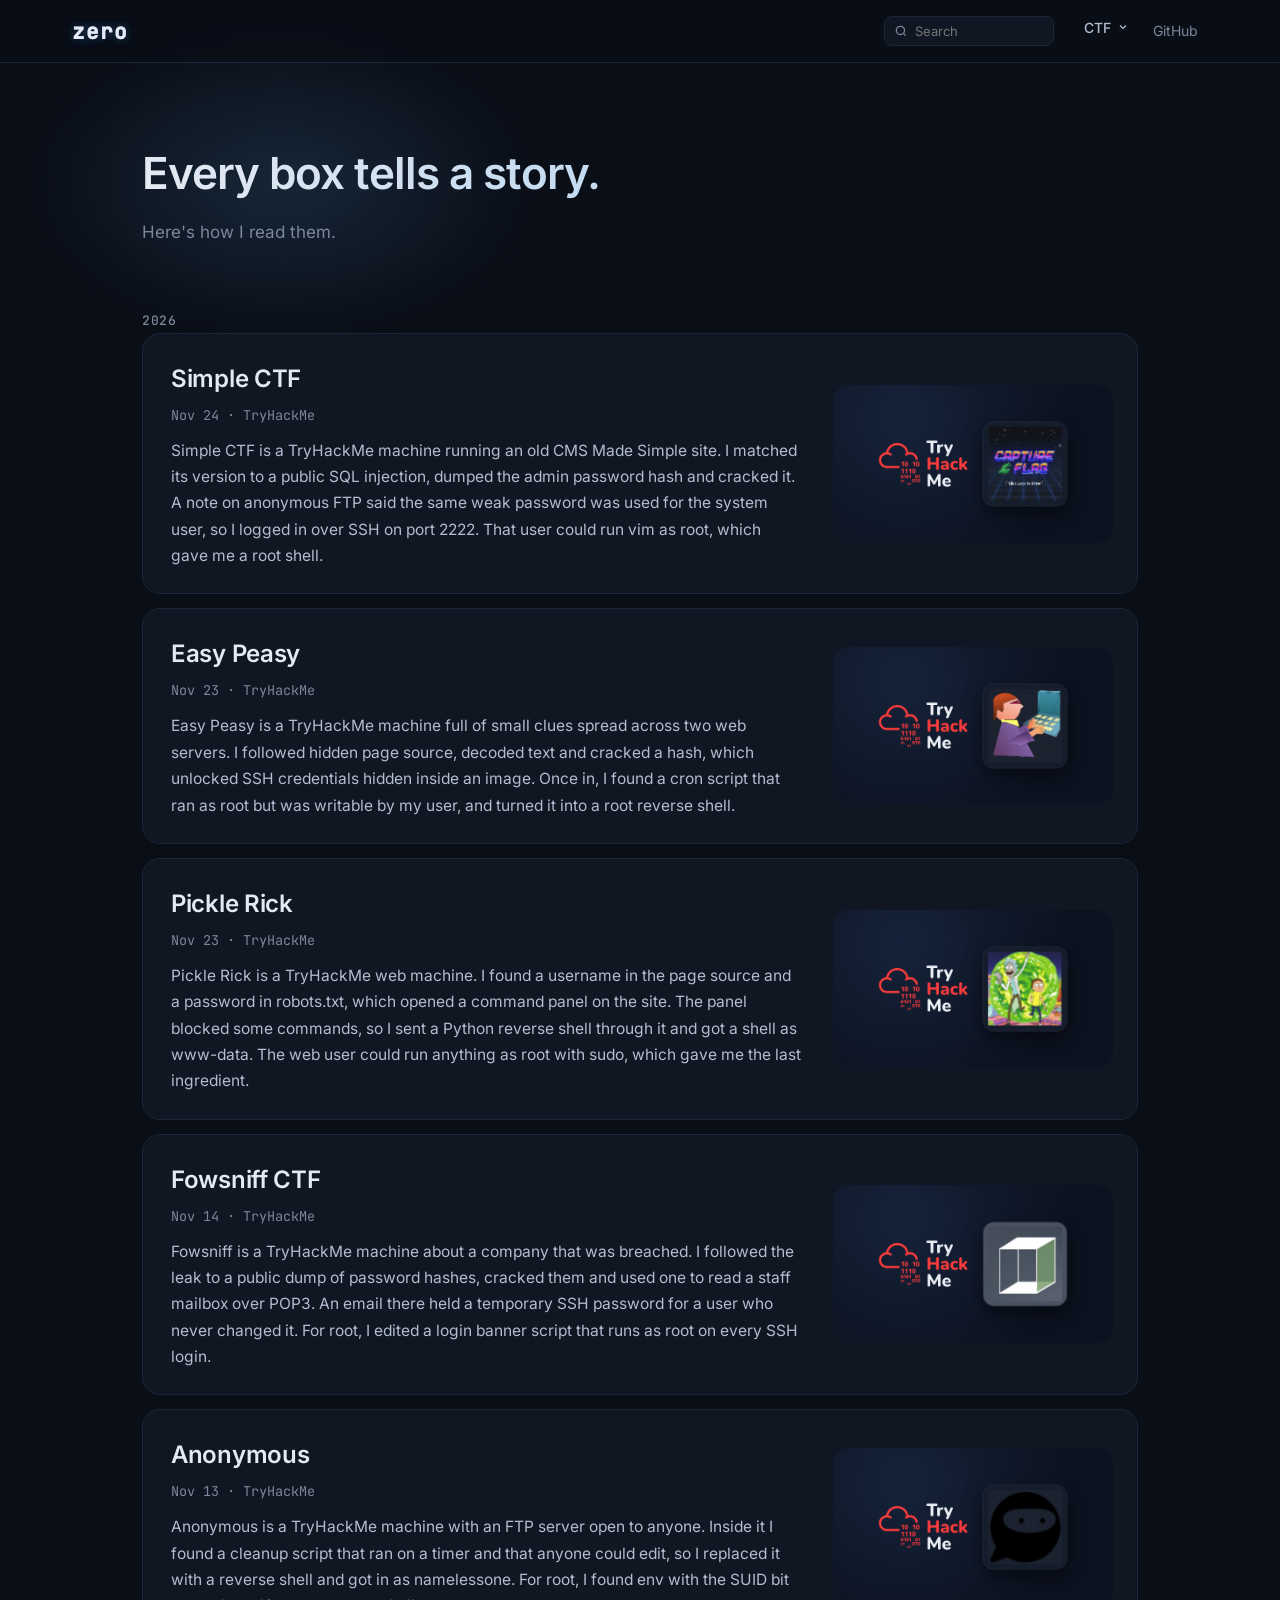
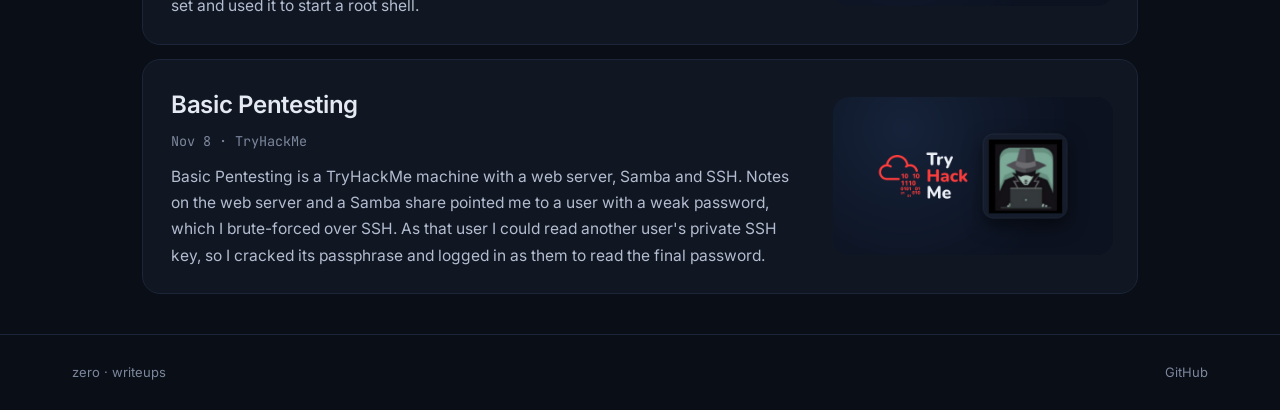
==== commit 46038503: "Constant glitch on the zero wordmark" ====
--- a/index.html
+++ b/index.html
@@ -18,7 +18,7 @@
 <link rel="icon" href="/assets/favicon.svg?v=a6c11342" type="image/svg+xml">
 <link rel="preload" href="/assets/fonts/inter-400.woff2" as="font" type="font/woff2" crossorigin>
 <link rel="preload" href="/assets/fonts/jetbrains-mono-400.woff2" as="font" type="font/woff2" crossorigin>
-<link rel="stylesheet" href="/assets/site.css?v=ede1af95">
+<link rel="stylesheet" href="/assets/site.css?v=932b2f3f">
 <link rel="stylesheet" href="/assets/motion.css?v=aea22246">
 <script>document.documentElement.classList.add("js")</script>
 </head>
--- a/assets/site.css
+++ b/assets/site.css
@@ -317,29 +317,19 @@
 }
 @media (max-width:820px){.item .d{order:0}}
 
-/* header wordmark: "zero" with a smooth, soft glitch */
+/* header wordmark: "zero" with a constant, smooth glitch (never stops) */
 .me{display:inline-flex;align-items:center}
-.glitch{position:relative;display:inline-block;font:700 21px/1 "JetBrains Mono";letter-spacing:1px;color:var(--text);
-  text-shadow:0 0 14px rgba(var(--acc-rgb),.22);animation:gl-breathe 7s ease-in-out infinite}
-.glitch{isolation:isolate}.glitch::before,.glitch::after{content:attr(data-text);position:absolute;inset:0;z-index:-1;pointer-events:none;opacity:0;will-change:transform,opacity,clip-path}
-.glitch::before{color:#5aa9e6;animation:gl-a 7s cubic-bezier(.4,0,.2,1) infinite}
-.glitch::after{color:#e07a6e;animation:gl-b 7s cubic-bezier(.4,0,.2,1) infinite}
-/* a soft colour split that slides in and out, then two thin slices drift for a moment */
-@keyframes gl-a{
-  0%,80%{opacity:0;transform:translateX(0);clip-path:inset(0 0 0 0)}
-  83%{opacity:.7;transform:translateX(-1.5px);clip-path:inset(0 0 0 0)}
-  86%{opacity:.85;transform:translateX(-3px);clip-path:inset(18% 0 52% 0)}
-  88%{opacity:.85;transform:translateX(2px);clip-path:inset(58% 0 12% 0)}
-  90%{opacity:.6;transform:translateX(-1px);clip-path:inset(0 0 0 0)}
-  94%,100%{opacity:0;transform:translateX(0)}}
-@keyframes gl-b{
-  0%,80%{opacity:0;transform:translateX(0);clip-path:inset(0 0 0 0)}
-  83%{opacity:.6;transform:translateX(1.5px);clip-path:inset(0 0 0 0)}
-  86%{opacity:.8;transform:translateX(3px);clip-path:inset(60% 0 14% 0)}
-  88%{opacity:.8;transform:translateX(-2px);clip-path:inset(12% 0 62% 0)}
-  90%{opacity:.5;transform:translateX(1px);clip-path:inset(0 0 0 0)}
-  94%,100%{opacity:0;transform:translateX(0)}}
-@keyframes gl-breathe{0%,80%,94%,100%{filter:none;transform:none}86%{filter:blur(.3px);transform:translateX(.5px)}88%{transform:translateX(-.5px)}}
-.me:hover .glitch,.me:hover .glitch::before,.me:hover .glitch::after{animation-duration:2.2s}
-@media (prefers-reduced-motion:reduce){.glitch,.glitch::before,.glitch::after{animation:none}}
+.glitch{position:relative;display:inline-block;isolation:isolate;font:700 21px/1 "JetBrains Mono";letter-spacing:1px;color:var(--text);text-shadow:0 0 14px rgba(var(--acc-rgb),.22)}
+.glitch::before,.glitch::after{content:attr(data-text);position:absolute;inset:0;pointer-events:none;opacity:.8}
+.glitch::before{color:#5aa9e6;z-index:-1;animation:gl-jit .8s cubic-bezier(.25,.46,.45,.94) infinite both}
+.glitch::after{color:#e07a6e;z-index:-2;animation:gl-jit .8s cubic-bezier(.25,.46,.45,.94) infinite reverse both}
+@keyframes gl-jit{
+  0%{transform:translate(0,0)}
+  20%{transform:translate(-2px,1px)}
+  40%{transform:translate(-2px,-1px)}
+  60%{transform:translate(2px,1px)}
+  80%{transform:translate(2px,-1px)}
+  100%{transform:translate(0,0)}}
+.me:hover .glitch::before,.me:hover .glitch::after{animation-duration:.35s}
+@media (prefers-reduced-motion:reduce){.glitch::before,.glitch::after{animation:none;opacity:0}}
 .me .glitch{color:var(--text)}
